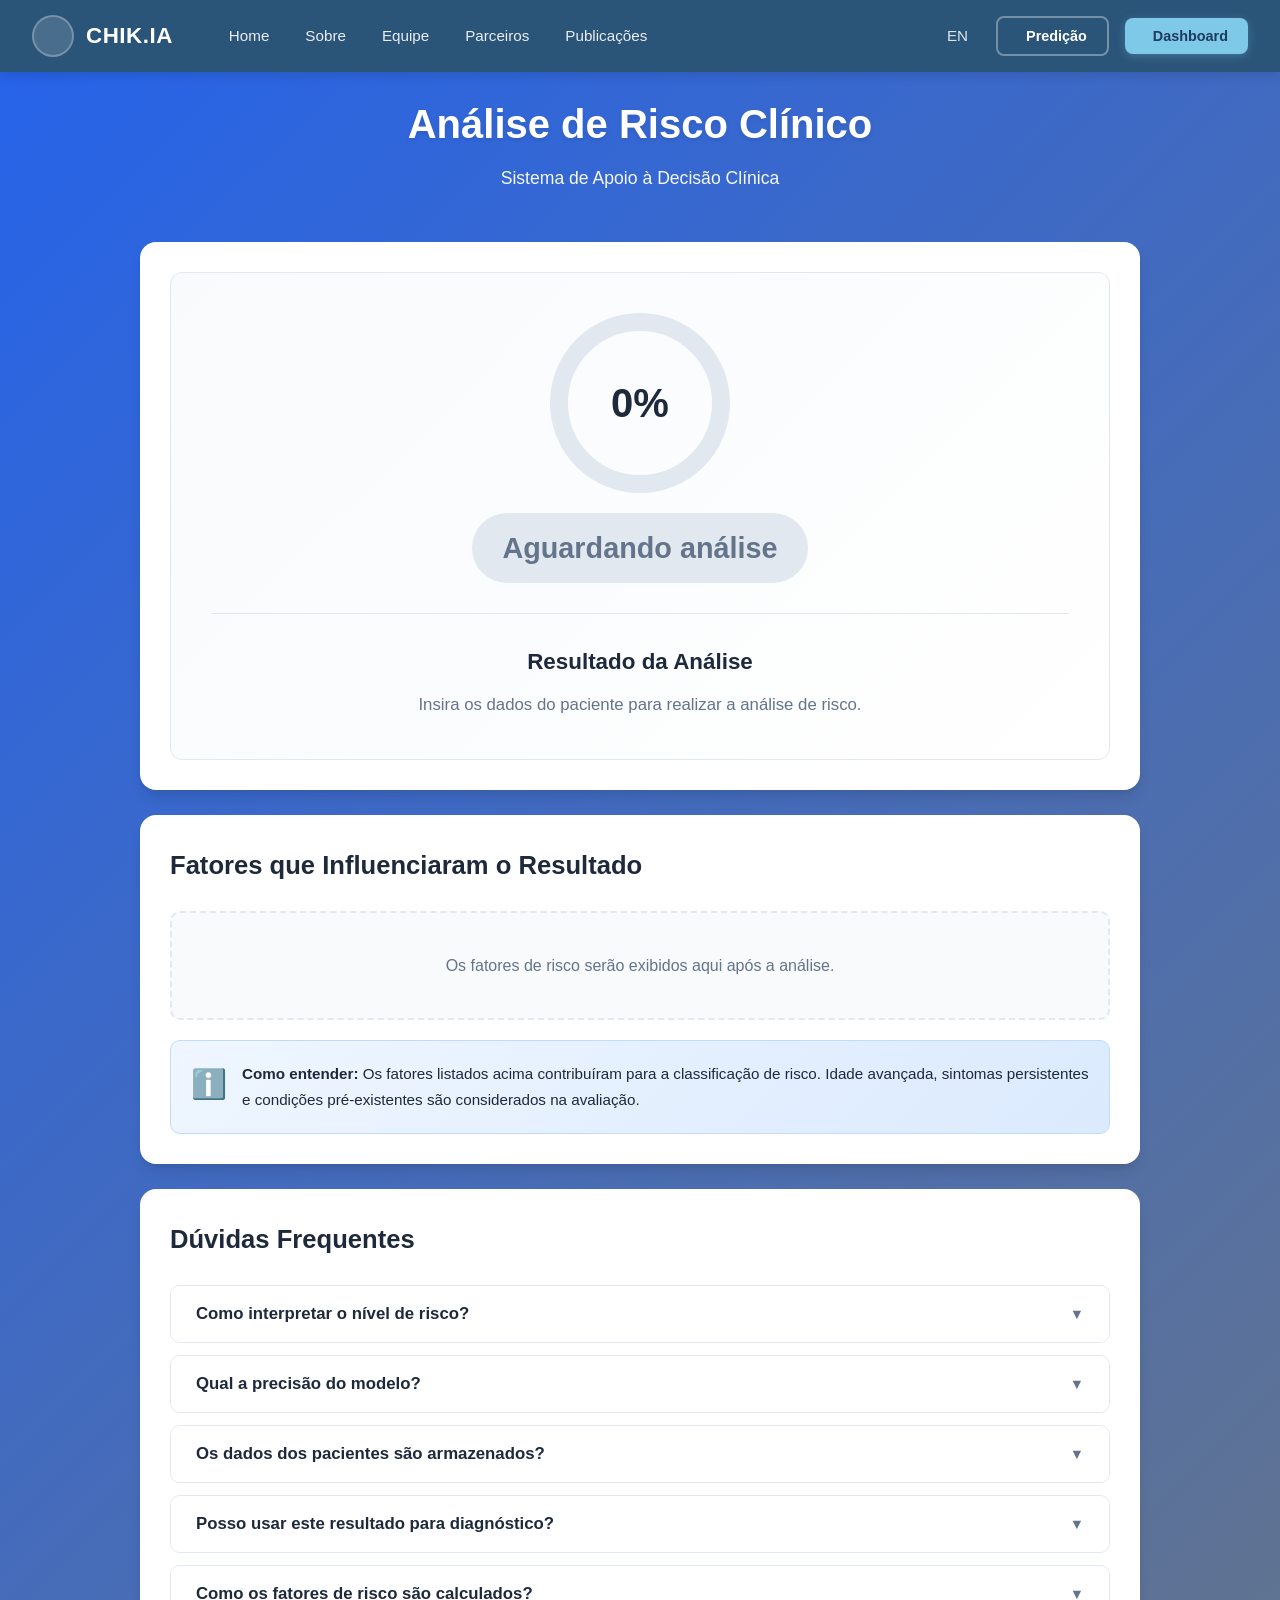
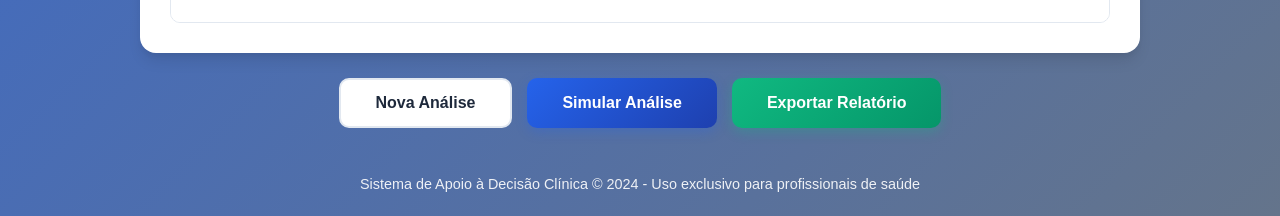
==== HTML/index.html @ 8cfb4d05 "Ajustando arquivos" ====
<!DOCTYPE html>
<html lang="pt-BR">
<head>
    <meta charset="UTF-8">
    <meta name="viewport" content="width=device-width, initial-scale=1.0">
    <title>Análise de Risco - Saúde</title>
    <link rel="stylesheet" href="../CSS/styles.css">
</head>
<body>
        <nav class="navbar">
        <div class="nav-left">
            <a href="#" class="logo">
                <div class="logo-icon">
                    <i class="fas fa-virus"></i>
                </div>
                CHIK.IA
            </a>
            <ul class="nav-links">
                <li><a href="#">Home</a></li>
                <li><a href="#">Sobre</a></li>
                <li><a href="#">Equipe</a></li>
                <li><a href="#">Parceiros</a></li>
                <li><a href="#">Publicações</a></li>
            </ul>
        </div>
        <div class="nav-right">
            <a href="#" class="nav-lang">
                <i class="fas fa-globe"></i> EN
            </a>
            <button class="btn-nav btn-prediction">
                <i class="fas fa-chart-line"></i> Predição
            </button>
            <button class="btn-nav btn-dashboard">
                <i class="fas fa-th-large"></i> Dashboard
            </button>
        </div>
    </nav>
    <div class="container">
        <header>
            <h1>Análise de Risco Clínico</h1>
            <p class="subtitle">Sistema de Apoio à Decisão Clínica</p>
        </header>

        <!-- Seção de Resultado Principal -->
        <section class="result-section">
            <div class="result-card" id="resultCard">
                <div class="probability-display">
                    <div class="circular-progress">
                        <svg viewBox="0 0 120 120">
                            <circle class="progress-bg" cx="60" cy="60" r="54"/>
                            <circle class="progress-bar" id="progressBar" cx="60" cy="60" r="54"/>
                        </svg>
                        <div class="probability-value">
                            <span id="probabilityValue">0</span>%
                        </div>
                    </div>
                    <div class="risk-level" id="riskLevel">Aguardando análise</div>
                </div>
                
                <div class="patient-info">
                    <h3>Resultado da Análise</h3>
                    <p id="resultDescription">Insira os dados do paciente para realizar a análise de risco.</p>
                </div>
            </div>
        </section>

        <!-- Seção de Explicação do Modelo -->
        <section class="explanation-section">
            <h2>Fatores que Influenciaram o Resultado</h2>
            <div class="explanation-cards" id="explanationCards">
                <div class="info-placeholder">
                    <p>Os fatores de risco serão exibidos aqui após a análise.</p>
                </div>
            </div>
            <div class="model-info">
                <div class="info-icon">ℹ️</div>
                <p><strong>Como entender:</strong> Os fatores listados acima contribuíram para a classificação de risco. Idade avançada, sintomas persistentes e condições pré-existentes são considerados na avaliação.</p>
            </div>
        </section>

        <!-- Seção de Dúvidas Frequentes -->
        <section class="faq-section">
            <h2>Dúvidas Frequentes</h2>
            <div class="faq-container">
                <div class="faq-item">
                    <button class="faq-question">
                        <span>Como interpretar o nível de risco?</span>
                        <span class="arrow">▼</span>
                    </button>
                    <div class="faq-answer">
                        <p>O sistema classifica o risco em três categorias: <strong>Seguro</strong> (menos de 50%), <strong>Moderado</strong> (entre 50% e 79%) e <strong>Alto Risco</strong> (80% ou mais). Esta classificação ajuda na tomada de decisão clínica.</p>
                    </div>
                </div>
                
                <div class="faq-item">
                    <button class="faq-question">
                        <span>Qual a precisão do modelo?</span>
                        <span class="arrow">▼</span>
                    </button>
                    <div class="faq-answer">
                        <p>O modelo foi treinado com dados clínicos validados e possui alta acurácia. No entanto, este sistema é uma ferramenta de apoio e não substitui o julgamento clínico do especialista.</p>
                    </div>
                </div>
                
                <div class="faq-item">
                    <button class="faq-question">
                        <span>Os dados dos pacientes são armazenados?</span>
                        <span class="arrow">▼</span>
                    </button>
                    <div class="faq-answer">
                        <p>Sim, todos os dados são armazenados de forma segura e criptografada, em conformidade com as regulamentações de proteção de dados de saúde (LGPD/HIPAA).</p>
                    </div>
                </div>
                
                <div class="faq-item">
                    <button class="faq-question">
                        <span>Posso usar este resultado para diagnóstico?</span>
                        <span class="arrow">▼</span>
                    </button>
                    <div class="faq-answer">
                        <p>Este sistema fornece uma avaliação de risco baseada em dados, mas deve ser utilizado como complemento ao seu conhecimento clínico e não como ferramenta única de diagnóstico.</p>
                    </div>
                </div>
                
                <div class="faq-item">
                    <button class="faq-question">
                        <span>Como os fatores de risco são calculados?</span>
                        <span class="arrow">▼</span>
                    </button>
                    <div class="faq-answer">
                        <p>O modelo considera múltiplas variáveis clínicas como idade, sintomas, histórico médico e exames laboratoriais. Cada fator tem um peso específico na determinação do risco final.</p>
                    </div>
                </div>
            </div>
        </section>

        <!-- Botões de Ação -->
        <section class="action-buttons">
            <button class="btn btn-secondary" onclick="resetAnalysis()">Nova Análise</button>
            <button class="btn btn-primary" onclick="simulateAnalysis()">Simular Análise</button>
            <button class="btn btn-export" onclick="exportResult()">Exportar Relatório</button>
        </section>

        <footer>
            <p>Sistema de Apoio à Decisão Clínica © 2024 - Uso exclusivo para profissionais de saúde</p>
        </footer>
    </div>

    <script src="../JS/script.js"></script>
</body>
</html>
---- CSS/styles.css ----
/* Reset e Estilos Base */
* {
    margin: 0;
    padding: 0;
    box-sizing: border-box;
}

:root {
    --primary-color: #2563eb;
    --primary-dark: #1e40af;
    --secondary-color: #64748b;
    --success-color: #10b981;
    --warning-color: #f59e0b;
    --danger-color: #ef4444;
    --background: #f8fafc;
    --card-bg: #ffffff;
    --text-primary: #1e293b;
    --text-secondary: #64748b;
    --border-color: #e2e8f0;
    --shadow: 0 4px 6px -1px rgba(0, 0, 0, 0.1), 0 2px 4px -1px rgba(0, 0, 0, 0.06);
    --shadow-lg: 0 10px 15px -3px rgba(0, 0, 0, 0.1), 0 4px 6px -2px rgba(0, 0, 0, 0.05);
}

body {
    font-family: 'Segoe UI', Tahoma, Geneva, Verdana, sans-serif;
    background: linear-gradient(135deg, var(--primary-color), var(--secondary-color) 100%);
    min-height: 100vh;
    color: var(--text-primary);
    line-height: 1.6;
}
        /* ===================== NAVBAR =================-==== */
        .navbar {
            background: #2a5478;
            padding: 0 2rem;
            height: 72px;
            display: flex;
            align-items: center;
            justify-content: space-between;
            box-shadow: 0 2px 12px rgba(0, 0, 0, 0.15);
            position: sticky;
            top: 0;
            z-index: 100;
        }

        .nav-left {
            display: flex;
            align-items: center;
            gap: 2.5rem;
        }

        .logo {
            display: flex;
            align-items: center;
            gap: 0.75rem;
            color: white;
            text-decoration: none;
            font-size: 1.4rem;
            font-weight: 700;
            letter-spacing: 0.5px;
        }

        .logo-icon {
            width: 42px;
            height: 42px;
            background: rgba(255, 255, 255, 0.15);
            border-radius: 50%;
            display: flex;
            align-items: center;
            justify-content: center;
            border: 2px solid rgba(255, 255, 255, 0.25);
        }

        .logo-icon i {
            color: white;
            font-size: 1.2rem;
        }

        .nav-links {
            display: flex;
            gap: 0.25rem;
            list-style: none;
        }

        .nav-links a {
            color: rgba(255, 255, 255, 0.9);
            text-decoration: none;
            font-weight: 500;
            font-size: 0.95rem;
            padding: 0.5rem 1rem;
            border-radius: 6px;
            transition: all 0.2s;
        }

        .nav-links a:hover {
            background: rgba(255, 255, 255, 0.1);
            color: white;
        }

        .nav-right {
            display: flex;
            align-items: center;
            gap: 1rem;
        }

        .nav-lang {
            color: rgba(255, 255, 255, 0.85);
            text-decoration: none;
            font-weight: 500;
            font-size: 0.95rem;
            display: flex;
            align-items: center;
            gap: 0.4rem;
            padding: 0.5rem 0.75rem;
            border-radius: 6px;
            transition: all 0.2s;
        }

        .nav-lang:hover {
            background: rgba(255, 255, 255, 0.1);
        }

        .btn-nav {
            padding: 0.6rem 1.25rem;
            border-radius: 8px;
            font-weight: 600;
            font-size: 0.9rem;
            cursor: pointer;
            transition: all 0.2s;
            border: none;
            text-decoration: none;
            display: inline-flex;
            align-items: center;
            gap: 0.5rem;
            font-family: inherit;
        }

        .btn-prediction {
            background: transparent;
            color: white;
            border: 2px solid rgba(255, 255, 255, 0.35);
        }

        .btn-prediction:hover {
            border-color: rgba(255, 255, 255, 0.6);
            background: rgba(255, 255, 255, 0.08);
        }

        .btn-dashboard {
            background: #7ec8e8;
            color: #1e3a5f;
            box-shadow: 0 2px 10px rgba(126, 200, 232, 0.3);
        }

        .btn-dashboard:hover {
            background: #8ed4f0;
            transform: translateY(-1px);
            box-shadow: 0 4px 14px rgba(126, 200, 232, 0.4);
        }
/* ================================== */
.container {
    max-width: 1000px;
    margin: 0 auto;
}

/* Header */
header {
    text-align: center;
    color: white;
    margin-bottom: 30px;
    padding: 20px;
}

header h1 {
    font-size: 2.5rem;
    font-weight: 600;
    margin-bottom: 8px;
    text-shadow: 0 2px 4px rgba(0, 0, 0, 0.1);
}

.subtitle {
    font-size: 1.1rem;
    opacity: 0.95;
    font-weight: 300;
}

/* Cards e Seções */
.result-section,
.explanation-section,
.faq-section {
    background: var(--card-bg);
    border-radius: 16px;
    padding: 30px;
    margin-bottom: 25px;
    box-shadow: var(--shadow-lg);
}

.result-card {
    background: linear-gradient(135deg, #f8fafc 0%, #ffffff 100%);
    border-radius: 12px;
    padding: 40px;
    text-align: center;
    border: 1px solid var(--border-color);
}

/* Display de Probabilidade */
.probability-display {
    display: flex;
    flex-direction: column;
    align-items: center;
    gap: 20px;
}

.circular-progress {
    position: relative;
    width: 180px;
    height: 180px;
}

.circular-progress svg {
    transform: rotate(-90deg);
    width: 180px;
    height: 180px;
}

.progress-bg {
    fill: none;
    stroke: #e2e8f0;
    stroke-width: 12;
}

.progress-bar {
    fill: none;
    stroke: var(--primary-color);
    stroke-width: 12;
    stroke-linecap: round;
    stroke-dasharray: 339.292;
    stroke-dashoffset: 339.292;
    transition: stroke-dashoffset 1s ease-in-out, stroke 0.3s ease;
}

.probability-value {
    position: absolute;
    top: 50%;
    left: 50%;
    transform: translate(-50%, -50%);
    font-size: 2.5rem;
    font-weight: 700;
    color: var(--text-primary);
}

.risk-level {
    font-size: 1.8rem;
    font-weight: 600;
    padding: 12px 30px;
    border-radius: 50px;
    background: var(--border-color);
    color: var(--text-secondary);
    transition: all 0.3s ease;
}

.risk-level.alto {
    background: linear-gradient(135deg, #fee2e2 0%, #fecaca 100%);
    color: var(--danger-color);
    box-shadow: 0 4px 12px rgba(239, 68, 68, 0.3);
}

.risk-level.moderado {
    background: linear-gradient(135deg, #fef3c7 0%, #fde68a 100%);
    color: var(--warning-color);
    box-shadow: 0 4px 12px rgba(245, 158, 11, 0.3);
}

.risk-level.seguro {
    background: linear-gradient(135deg, #d1fae5 0%, #a7f3d0 100%);
    color: var(--success-color);
    box-shadow: 0 4px 12px rgba(16, 185, 129, 0.3);
}

.patient-info {
    margin-top: 30px;
    padding-top: 30px;
    border-top: 1px solid var(--border-color);
}

.patient-info h3 {
    color: var(--text-primary);
    margin-bottom: 12px;
    font-size: 1.4rem;
}

.patient-info p {
    color: var(--text-secondary);
    font-size: 1.05rem;
}

/* Seção de Explicação */
.explanation-section h2,
.faq-section h2 {
    color: var(--text-primary);
    margin-bottom: 25px;
    font-size: 1.6rem;
    display: flex;
    align-items: center;
    gap: 10px;
}

.explanation-cards {
    display: grid;
    grid-template-columns: repeat(auto-fit, minmax(280px, 1fr));
    gap: 15px;
    margin-bottom: 20px;
}

.factor-card {
    background: linear-gradient(135deg, #f8fafc 0%, #ffffff 100%);
    padding: 20px;
    border-radius: 10px;
    border-left: 4px solid var(--primary-color);
    box-shadow: var(--shadow);
    transition: transform 0.2s ease, box-shadow 0.2s ease;
}

.factor-card:hover {
    transform: translateY(-2px);
    box-shadow: var(--shadow-lg);
}

.factor-card.alto {
    border-left-color: var(--danger-color);
}

.factor-card.moderado {
    border-left-color: var(--warning-color);
}

.factor-card.neutro {
    border-left-color: var(--secondary-color);
}

.factor-card h4 {
    color: var(--text-primary);
    margin-bottom: 8px;
    font-size: 1.1rem;
}

.factor-card p {
    color: var(--text-secondary);
    font-size: 0.95rem;
}

.info-placeholder {
    grid-column: 1 / -1;
    text-align: center;
    padding: 40px;
    color: var(--text-secondary);
    background: #f8fafc;
    border-radius: 10px;
    border: 2px dashed var(--border-color);
}

.model-info {
    display: flex;
    gap: 15px;
    padding: 20px;
    background: linear-gradient(135deg, #eff6ff 0%, #dbeafe 100%);
    border-radius: 10px;
    border: 1px solid #bfdbfe;
}

.info-icon {
    font-size: 1.8rem;
    flex-shrink: 0;
}

.model-info p {
    color: var(--text-primary);
    font-size: 0.95rem;
    line-height: 1.7;
}

/* FAQ Section */
.faq-container {
    display: flex;
    flex-direction: column;
    gap: 12px;
}

.faq-item {
    border: 1px solid var(--border-color);
    border-radius: 10px;
    overflow: hidden;
    background: white;
    transition: all 0.3s ease;
}

.faq-item:hover {
    box-shadow: var(--shadow);
}

.faq-question {
    width: 100%;
    padding: 18px 25px;
    background: white;
    border: none;
    text-align: left;
    font-size: 1.05rem;
    font-weight: 600;
    color: var(--text-primary);
    cursor: pointer;
    display: flex;
    justify-content: space-between;
    align-items: center;
    transition: background 0.2s ease;
}

.faq-question:hover {
    background: #f8fafc;
}

.faq-question .arrow {
    font-size: 0.9rem;
    transition: transform 0.3s ease;
    color: var(--secondary-color);
}

.faq-question.active .arrow {
    transform: rotate(180deg);
}

.faq-answer {
    max-height: 0;
    overflow: hidden;
    transition: max-height 0.3s ease-out;
    background: #f8fafc;
}

.faq-answer p {
    padding: 20px 25px;
    color: var(--text-secondary);
    line-height: 1.8;
    font-size: 0.98rem;
}

.faq-item.active .faq-answer {
    max-height: 300px;
}

.faq-item.active {
    border-color: var(--primary-color);
}

/* Botões de Ação */
.action-buttons {
    display: flex;
    gap: 15px;
    justify-content: center;
    flex-wrap: wrap;
    margin-bottom: 25px;
}

.btn {
    padding: 14px 35px;
    border: none;
    border-radius: 10px;
    font-size: 1rem;
    font-weight: 600;
    cursor: pointer;
    transition: all 0.3s ease;
    display: flex;
    align-items: center;
    gap: 8px;
}

.btn-primary {
    background: linear-gradient(135deg, var(--primary-color) 0%, var(--primary-dark) 100%);
    color: white;
    box-shadow: 0 4px 12px rgba(37, 99, 235, 0.3);
}

.btn-primary:hover {
    transform: translateY(-2px);
    box-shadow: 0 6px 20px rgba(37, 99, 235, 0.4);
}

.btn-secondary {
    background: white;
    color: var(--text-primary);
    border: 2px solid var(--border-color);
}

.btn-secondary:hover {
    border-color: var(--primary-color);
    color: var(--primary-color);
}

.btn-export {
    background: linear-gradient(135deg, var(--success-color) 0%, #059669 100%);
    color: white;
    box-shadow: 0 4px 12px rgba(16, 185, 129, 0.3);
}

.btn-export:hover {
    transform: translateY(-2px);
    box-shadow: 0 6px 20px rgba(16, 185, 129, 0.4);
}

/* Footer */
footer {
    text-align: center;
    color: white;
    padding: 20px;
    opacity: 0.9;
    font-size: 0.9rem;
}

/* Animações */
@keyframes fadeIn {
    from {
        opacity: 0;
        transform: translateY(20px);
    }
    to {
        opacity: 1;
        transform: translateY(0);
    }
}

.result-section,
.explanation-section,
.faq-section {
    animation: fadeIn 0.6s ease-out;
}

/* Responsividade */
@media (max-width: 768px) {
    body {
        padding: 15px;
    }

    header h1 {
        font-size: 2rem;
    }

    .result-card {
        padding: 25px;
    }

    .circular-progress {
        width: 150px;
        height: 150px;
    }

    .circular-progress svg {
        width: 150px;
        height: 150px;
    }

    .probability-value {
        font-size: 2rem;
    }

    .risk-level {
        font-size: 1.5rem;
    }

    .explanation-cards {
        grid-template-columns: 1fr;
    }

    .action-buttons {
        flex-direction: column;
    }

    .btn {
        width: 100%;
        justify-content: center;
    }

    .model-info {
        flex-direction: column;
    }
}

/* Utilitários */
.hidden {
    display: none;
}

.fade-in {
    animation: fadeIn 0.5s ease-out;
}
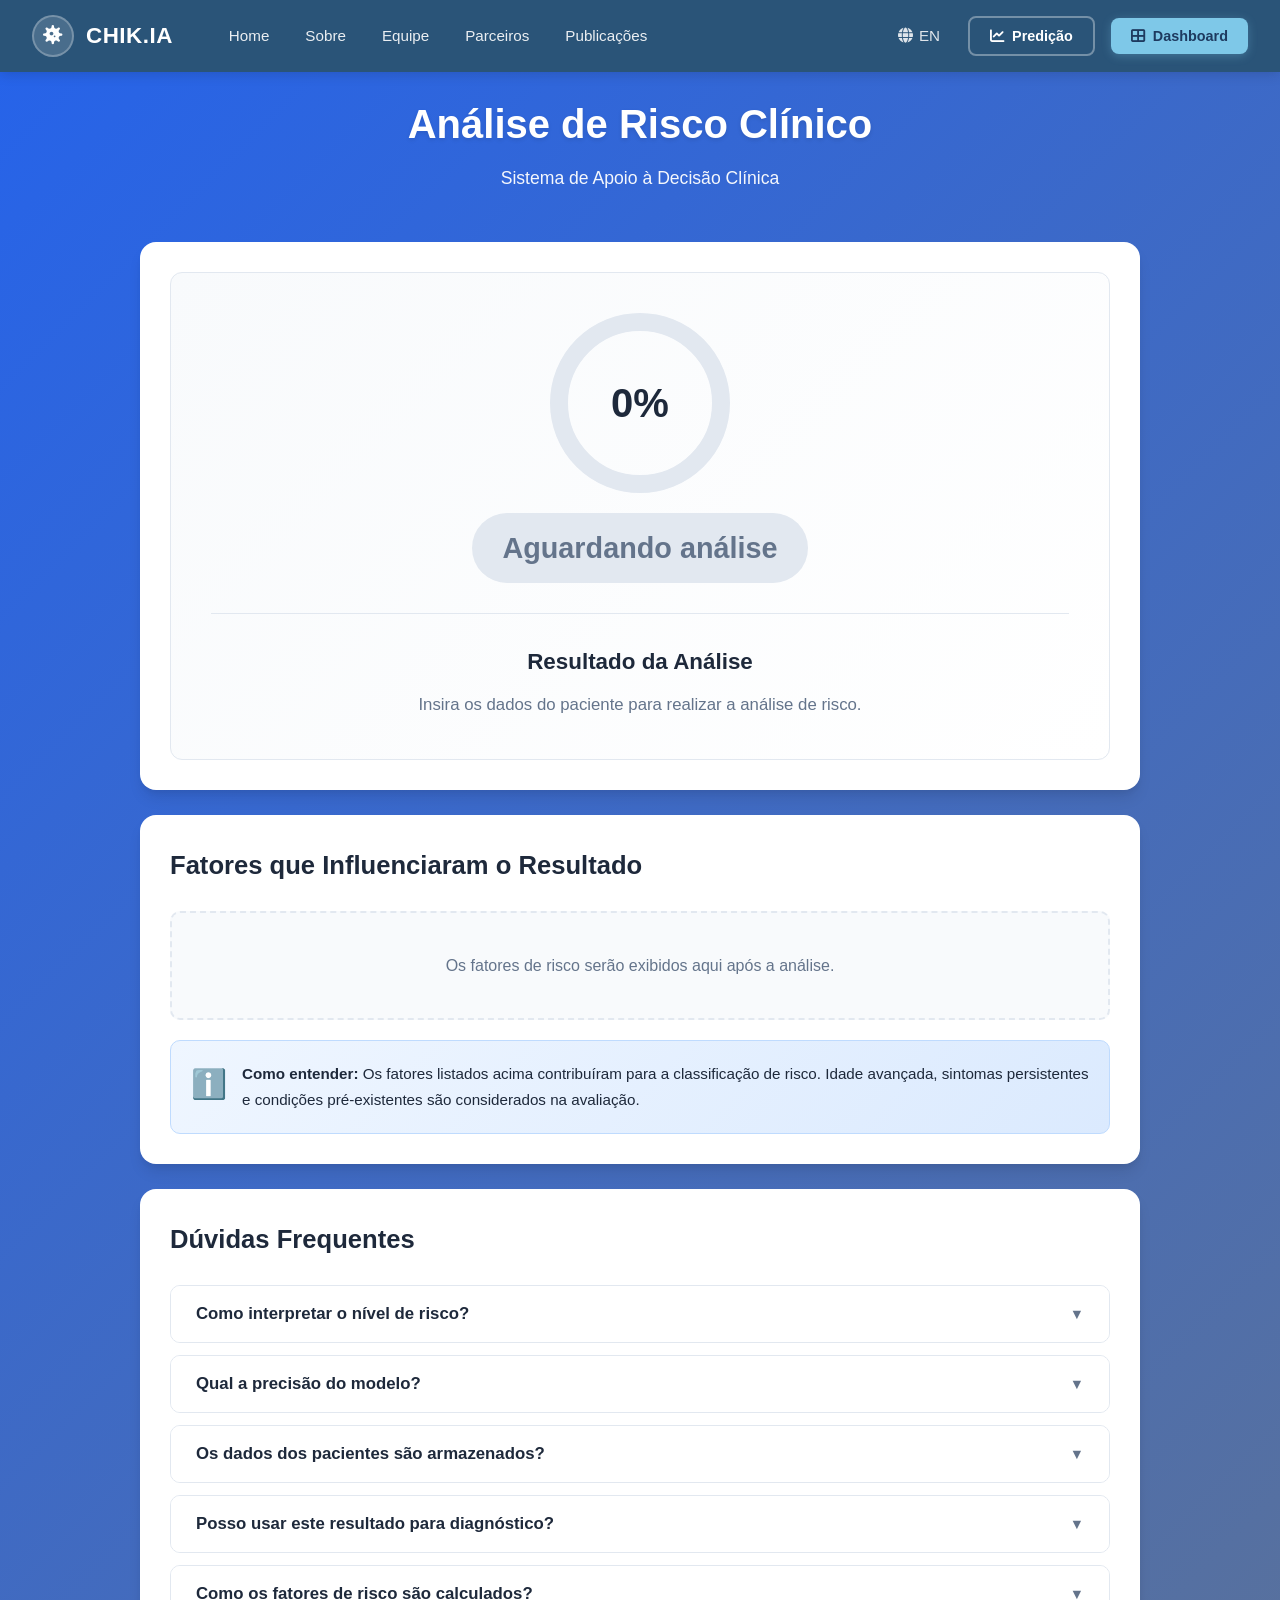
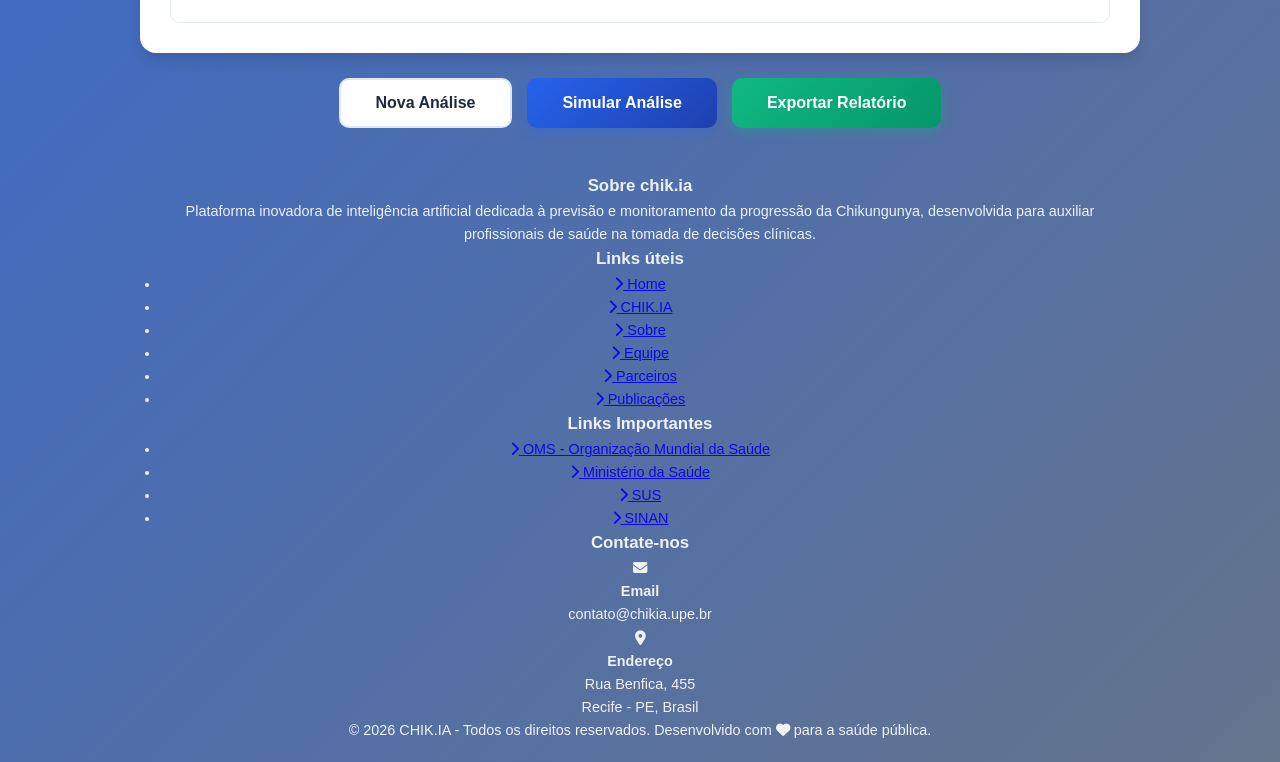
==== commit ee76eef9: "Update footer across HTML pages for consistency - Modified index.html to replace basic footer with c" ====
--- a/HTML/index.html
+++ b/HTML/index.html
@@ -4,6 +4,8 @@
     <meta charset="UTF-8">
     <meta name="viewport" content="width=device-width, initial-scale=1.0">
     <title>Análise de Risco - Saúde</title>
+    <link href="https://fonts.googleapis.com/css2?family=Inter:wght@300;400;500;600;700&display=swap" rel="stylesheet">
+    <link rel="stylesheet" href="https://cdnjs.cloudflare.com/ajax/libs/font-awesome/6.4.0/css/all.min.css">
     <link rel="stylesheet" href="../CSS/styles.css">
 </head>
 <body>
@@ -141,8 +143,64 @@
             <button class="btn btn-export" onclick="exportResult()">Exportar Relatório</button>
         </section>
 
-        <footer>
-            <p>Sistema de Apoio à Decisão Clínica © 2024 - Uso exclusivo para profissionais de saúde</p>
+        <footer class="footer">
+            <div class="footer-container">
+                <div class="footer-section">
+                    <h3>Sobre chik.ia</h3>
+                    <p>
+                        Plataforma inovadora de inteligência artificial dedicada à previsão e 
+                        monitoramento da progressão da Chikungunya, desenvolvida para auxiliar 
+                        profissionais de saúde na tomada de decisões clínicas.
+                    </p>
+                </div>
+
+                <div class="footer-section">
+                    <h3>Links úteis</h3>
+                    <ul class="footer-links">
+                        <li><a href="#"><i class="fas fa-chevron-right"></i> Home</a></li>
+                        <li><a href="#"><i class="fas fa-chevron-right"></i> CHIK.IA</a></li>
+                        <li><a href="#"><i class="fas fa-chevron-right"></i> Sobre</a></li>
+                        <li><a href="#"><i class="fas fa-chevron-right"></i> Equipe</a></li>
+                        <li><a href="#"><i class="fas fa-chevron-right"></i> Parceiros</a></li>
+                        <li><a href="#"><i class="fas fa-chevron-right"></i> Publicações</a></li>
+                    </ul>
+                </div>
+
+                <div class="footer-section">
+                    <h3>Links Importantes</h3>
+                    <ul class="footer-links">
+                        <li><a href="#"><i class="fas fa-chevron-right"></i> OMS - Organização Mundial da Saúde</a></li>
+                        <li><a href="#"><i class="fas fa-chevron-right"></i> Ministério da Saúde</a></li>
+                        <li><a href="#"><i class="fas fa-chevron-right"></i> SUS</a></li>
+                        <li><a href="#"><i class="fas fa-chevron-right"></i> SINAN</a></li>
+                    </ul>
+                </div>
+
+                <div class="footer-section">
+                    <h3>Contate-nos</h3>
+                    <div class="contact-info">
+                        <div class="contact-item">
+                            <i class="fas fa-envelope"></i>
+                            <div>
+                                <strong>Email</strong><br>
+                                contato@chikia.upe.br
+                            </div>
+                        </div>
+                        <div class="contact-item">
+                            <i class="fas fa-map-marker-alt"></i>
+                            <div>
+                                <strong>Endereço</strong><br>
+                                Rua Benfica, 455<br>
+                                Recife - PE, Brasil
+                            </div>
+                        </div>
+                    </div>
+                </div>
+            </div>
+
+            <div class="footer-bottom">
+                <p>&copy; 2026 CHIK.IA - Todos os direitos reservados. Desenvolvido com <i class="fas fa-heart" style="color: var(--accent-cyan);"></i> para a saúde pública.</p>
+            </div>
         </footer>
     </div>
 
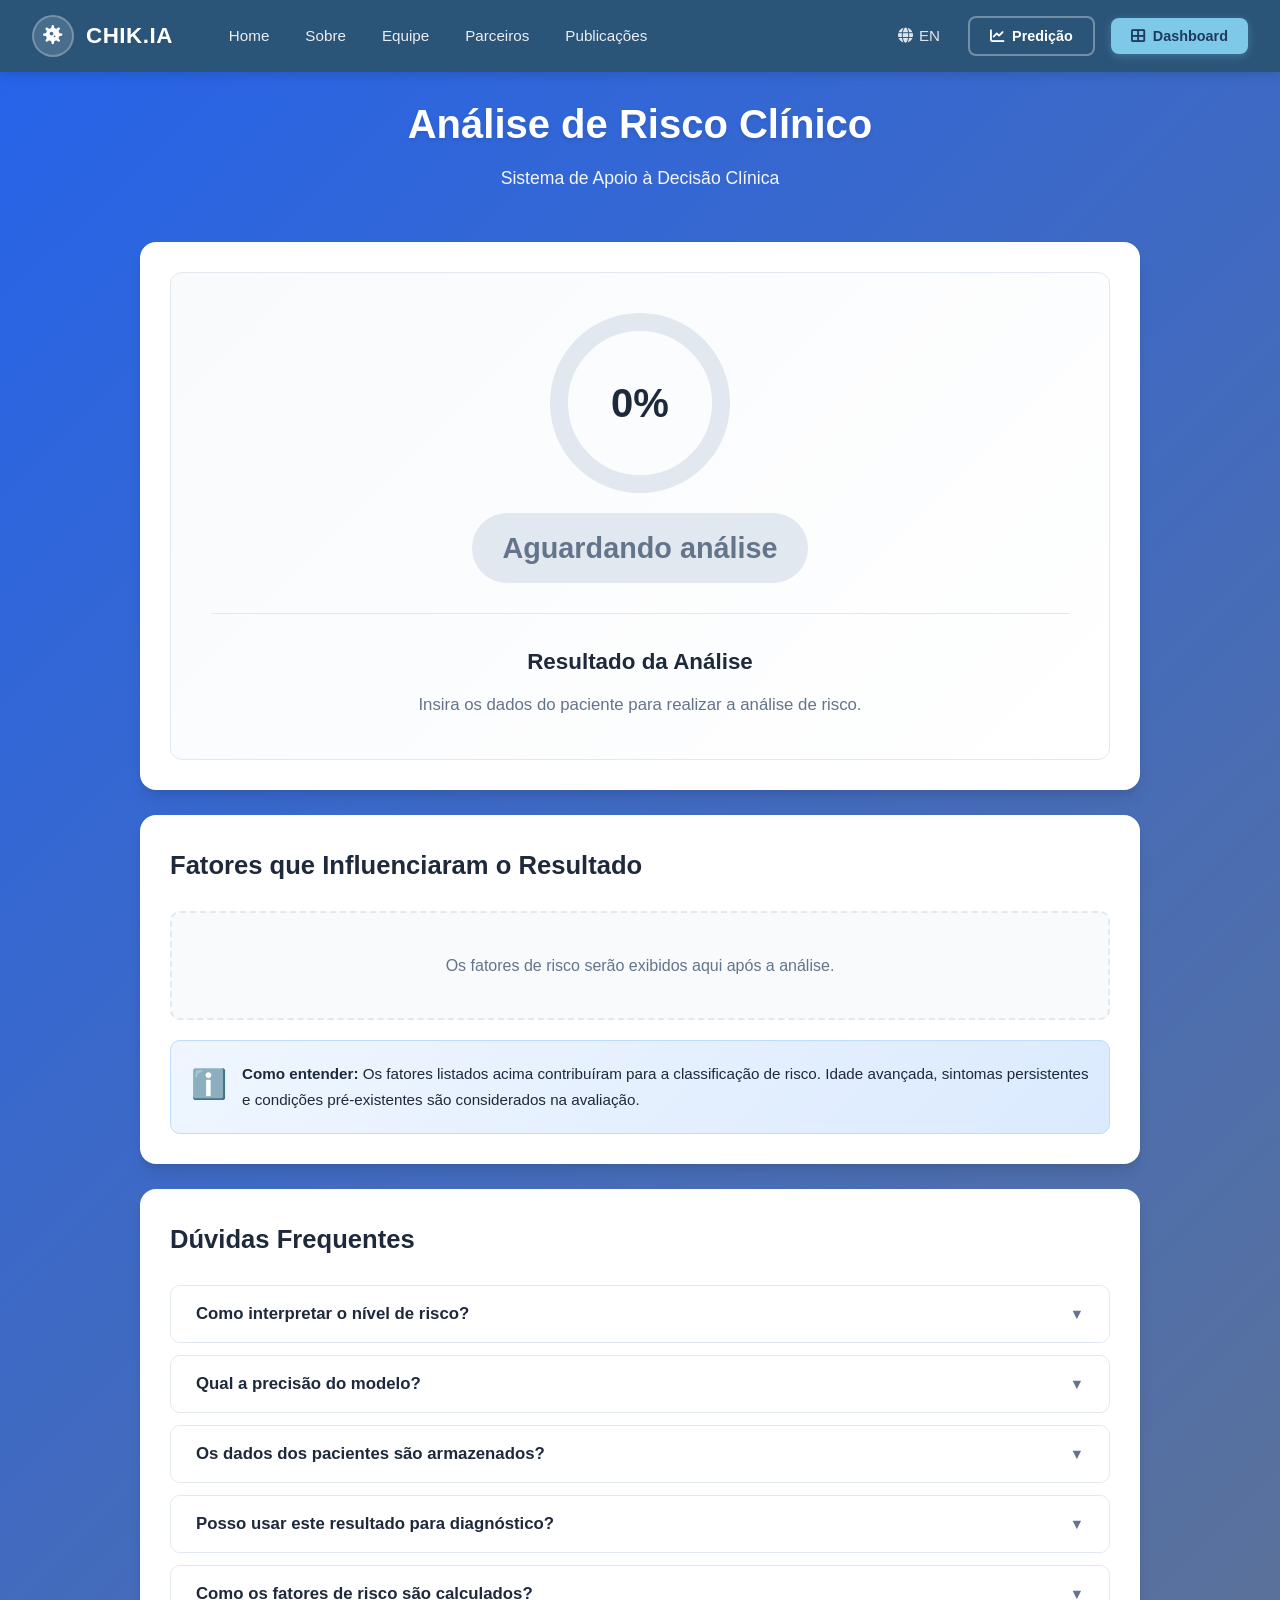
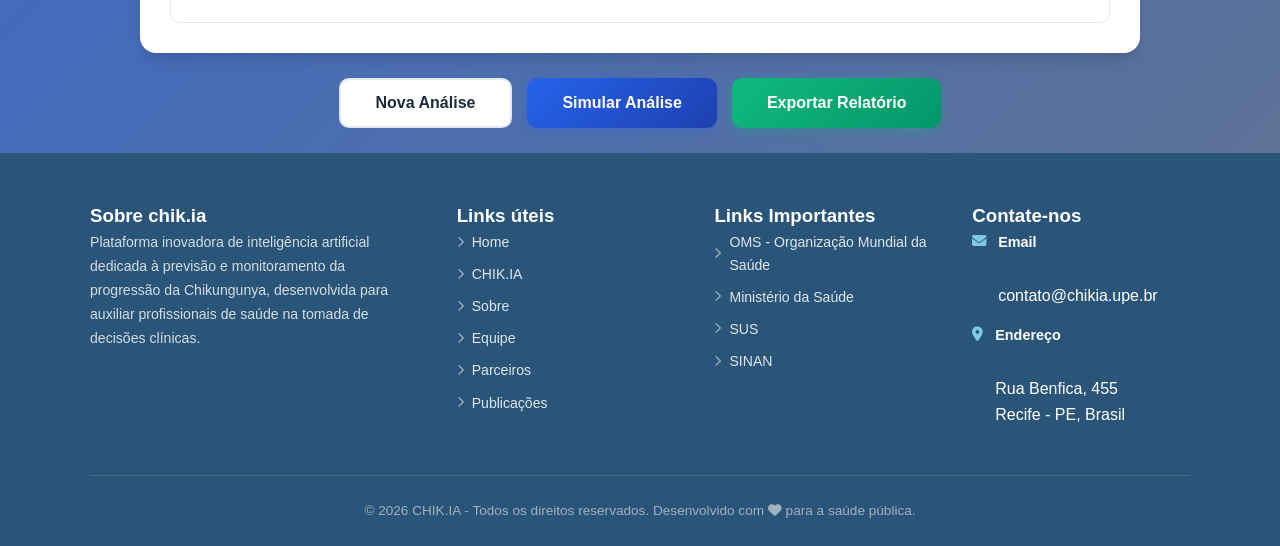
==== commit 6c4559db: "Ajustando footer" ====
--- a/HTML/index.html
+++ b/HTML/index.html
@@ -142,7 +142,7 @@
             <button class="btn btn-primary" onclick="simulateAnalysis()">Simular Análise</button>
             <button class="btn btn-export" onclick="exportResult()">Exportar Relatório</button>
         </section>
-
+        </div>
         <footer class="footer">
             <div class="footer-container">
                 <div class="footer-section">
@@ -202,7 +202,7 @@
                 <p>&copy; 2026 CHIK.IA - Todos os direitos reservados. Desenvolvido com <i class="fas fa-heart" style="color: var(--accent-cyan);"></i> para a saúde pública.</p>
             </div>
         </footer>
-    </div>
+    
 
     <script src="../JS/script.js"></script>
 </body>
--- a/CSS/styles.css
+++ b/CSS/styles.css
@@ -504,88 +504,157 @@
     box-shadow: 0 6px 20px rgba(16, 185, 129, 0.4);
 }
 
-/* Footer */
-footer {
-    text-align: center;
-    color: white;
-    padding: 20px;
-    opacity: 0.9;
-    font-size: 0.9rem;
-}
-
-/* Animações */
-@keyframes fadeIn {
-    from {
-        opacity: 0;
-        transform: translateY(20px);
-    }
-    to {
-        opacity: 1;
-        transform: translateY(0);
-    }
-}
-
-.result-section,
-.explanation-section,
-.faq-section {
-    animation: fadeIn 0.6s ease-out;
-}
-
-/* Responsividade */
-@media (max-width: 768px) {
-    body {
-        padding: 15px;
-    }
-
-    header h1 {
-        font-size: 2rem;
-    }
-
-    .result-card {
-        padding: 25px;
-    }
-
-    .circular-progress {
-        width: 150px;
-        height: 150px;
-    }
-
-    .circular-progress svg {
-        width: 150px;
-        height: 150px;
-    }
-
-    .probability-value {
-        font-size: 2rem;
-    }
-
-    .risk-level {
-        font-size: 1.5rem;
-    }
-
-    .explanation-cards {
-        grid-template-columns: 1fr;
-    }
-
-    .action-buttons {
-        flex-direction: column;
-    }
-
-    .btn {
-        width: 100%;
-        justify-content: center;
-    }
-
-    .model-info {
-        flex-direction: column;
-    }
-}
-
-/* Utilitários */
-.hidden {
-    display: none;
-}
-
-.fade-in {
-    animation: fadeIn 0.5s ease-out;
-}
+      /* ===================== FOOTER ===================== */
+        .footer {
+            background: #2a5478;
+            color: white;
+            padding: 3rem 2rem 1.5rem;
+            margin-top: auto;
+        }
+
+        .footer-container {
+            max-width: 1100px;
+            margin: 0 auto;
+            display: grid;
+            grid-template-columns: 1.5fr 1fr 1fr 1fr;
+            gap: 2.5rem;
+        }
+
+        .footer-section h4 {
+            font-size: 1rem;
+            font-weight: 700;
+            margin-bottom: 1.25rem;
+            color: #7ec8e8;
+        }
+
+        .footer-section p {
+            color: rgba(255, 255, 255, 0.8);
+            line-height: 1.7;
+            font-size: 0.88rem;
+        }
+
+        .footer-links {
+            list-style: none;
+        }
+
+        .footer-links li {
+            margin-bottom: 0.6rem;
+        }
+
+        .footer-links a {
+            color: rgba(255, 255, 255, 0.85);
+            text-decoration: none;
+            font-size: 0.88rem;
+            display: flex;
+            align-items: center;
+            gap: 0.5rem;
+            transition: all 0.2s;
+        }
+
+        .footer-links a:hover {
+            color: #7ec8e8;
+            padding-left: 4px;
+        }
+
+        .footer-links a i {
+            font-size: 0.7rem;
+            color: rgba(255, 255, 255, 0.5);
+        }
+
+        .contact-item {
+            display: flex;
+            align-items: flex-start;
+            gap: 0.75rem;
+            margin-bottom: 1rem;
+        }
+
+        .contact-item i {
+            color: #7ec8e8;
+            margin-top: 3px;
+            font-size: 0.9rem;
+        }
+
+        .contact-item strong {
+            display: block;
+            font-size: 0.9rem;
+            margin-bottom: 0.2rem;
+        }
+
+        .contact-item span {
+            color: rgba(255, 255, 255, 0.75);
+            font-size: 0.85rem;
+        }
+
+        .footer-bottom {
+            max-width: 1100px;
+            margin: 2rem auto 0;
+            padding-top: 1.5rem;
+            border-top: 1px solid rgba(255, 255, 255, 0.12);
+            text-align: center;
+            color: rgba(255, 255, 255, 0.55);
+            font-size: 0.85rem;
+        }
+
+        .footer-bottom i {
+            color: #7ec8e8;
+        }
+
+        /* ===================== RESPONSIVE ===================== */
+        @media (max-width: 900px) {
+            .nav-links, .nav-lang {
+                display: none;
+            }
+
+            .footer-container {
+                grid-template-columns: 1fr 1fr;
+            }
+
+            /* Empilha os lados em telas médias */
+            .pain-sides-container {
+                grid-template-columns: 1fr;
+                gap: 1.5rem;
+            }
+        }
+
+        @media (max-width: 600px) {
+            .navbar {
+                padding: 0 1rem;
+            }
+
+            .main-container {
+                padding: 0 1rem;
+            }
+
+            .form-card {
+                padding: 1.5rem;
+            }
+
+            .footer-container {
+                grid-template-columns: 1fr;
+            }
+
+            .stepper-wrapper {
+                padding: 1rem;
+                flex-wrap: wrap;
+                gap: 0.5rem;
+            }
+
+            .step-connector {
+                width: 30px;
+            }
+
+            .form-actions {
+                flex-direction: column;
+                gap: 1rem;
+            }
+
+            .form-actions .btn-back,
+            .form-actions .btn-continue {
+                width: 100%;
+                justify-content: center;
+            }
+
+            .faq-card {
+                padding: 1.5rem;
+            }
+        }
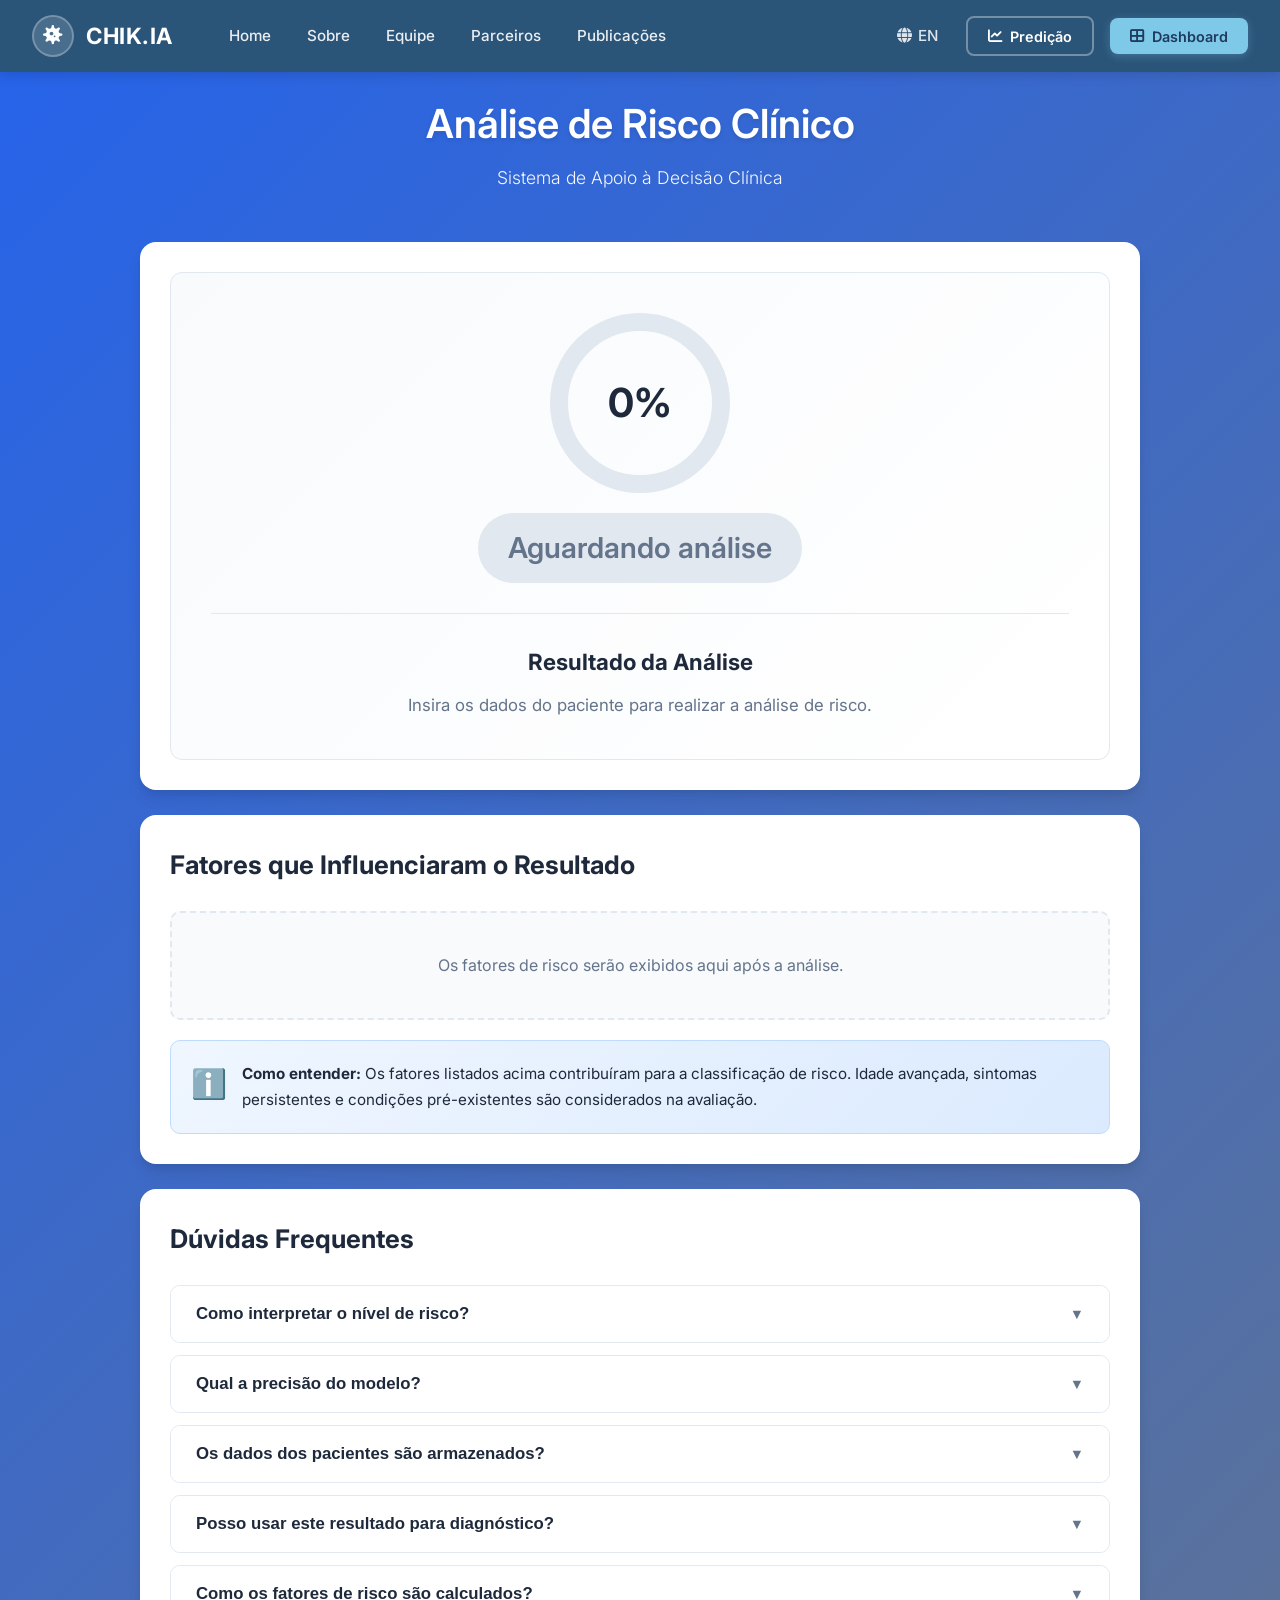
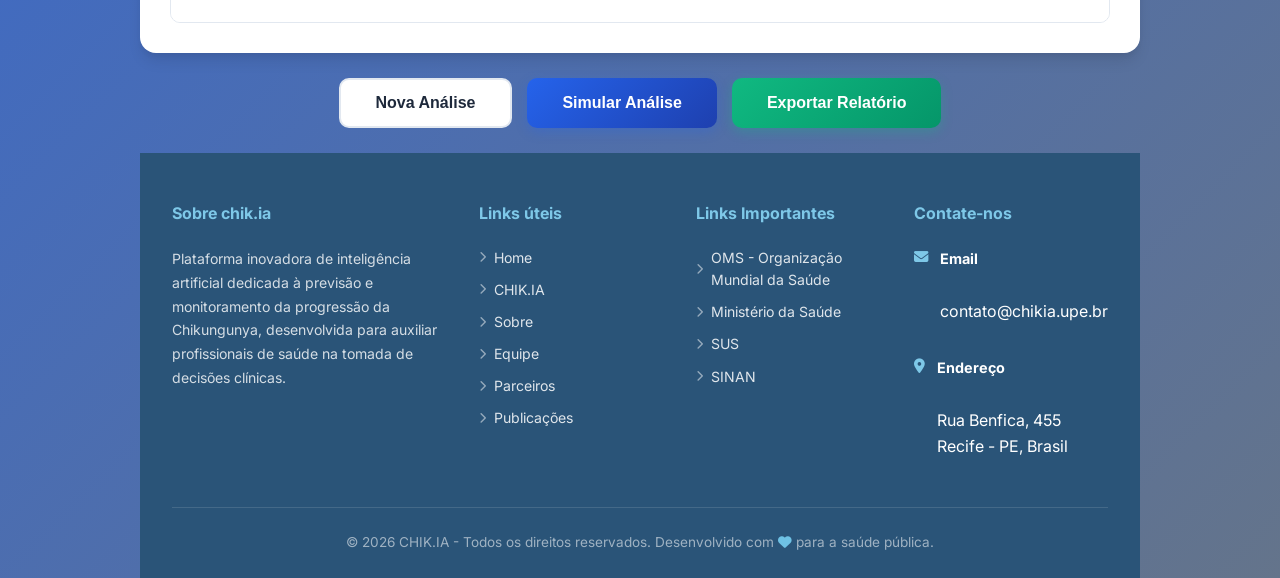
==== commit 425d6a2f: "update branch" ====
--- a/HTML/index.html
+++ b/HTML/index.html
@@ -6,6 +6,9 @@
     <title>Análise de Risco - Saúde</title>
     <link href="https://fonts.googleapis.com/css2?family=Inter:wght@300;400;500;600;700&display=swap" rel="stylesheet">
     <link rel="stylesheet" href="https://cdnjs.cloudflare.com/ajax/libs/font-awesome/6.4.0/css/all.min.css">
+    <link rel="stylesheet" href="../CSS/main.css">
+    <link rel="stylesheet" href="../CSS/navbar.css">
+    <link rel="stylesheet" href="../CSS/footer.css">
     <link rel="stylesheet" href="../CSS/styles.css">
 </head>
 <body>
@@ -142,7 +145,7 @@
             <button class="btn btn-primary" onclick="simulateAnalysis()">Simular Análise</button>
             <button class="btn btn-export" onclick="exportResult()">Exportar Relatório</button>
         </section>
-        </div>
+
         <footer class="footer">
             <div class="footer-container">
                 <div class="footer-section">
@@ -202,7 +205,7 @@
                 <p>&copy; 2026 CHIK.IA - Todos os direitos reservados. Desenvolvido com <i class="fas fa-heart" style="color: var(--accent-cyan);"></i> para a saúde pública.</p>
             </div>
         </footer>
-    
+    </div>
 
     <script src="../JS/script.js"></script>
 </body>
--- a/CSS/main.css
+++ b/CSS/main.css
@@ -0,0 +1,85 @@
+/* ===================== MAIN.CSS - Configurações Base ===================== */
+/* Este arquivo contém as configurações base e variáveis do projeto */
+
+/* Variáveis de Cores e Tema */
+:root {
+    --primary-color: #2563eb;
+    --primary-dark: #1e40af;
+    --primary-medium: #2e5c8a;
+    --primary-light: #3a7ca5;
+    --secondary-color: #64748b;
+    --success-color: #10b981;
+    --success: #27ae60;
+    --warning-color: #f59e0b;
+    --warning: #f39c12;
+    --danger-color: #ef4444;
+    --accent-cyan: #6ec1e4;
+    --accent-light: #9fd3e8;
+    --background: #f8fafc;
+    --card-bg: #ffffff;
+    --bg-light: #f0f7fa;
+    --bg-white: #ffffff;
+    --text-primary: #1e293b;
+    --text-dark: #2c3e50;
+    --text-secondary: #64748b;
+    --text-medium: #5a6c7d;
+    --text-light: #8b98a5;
+    --border-color: #e2e8f0;
+    --shadow: 0 4px 6px -1px rgba(0, 0, 0, 0.1), 0 2px 4px -1px rgba(0, 0, 0, 0.06);
+    --shadow-sm: 0 2px 8px rgba(30, 58, 95, 0.08);
+    --shadow-md: 0 4px 16px rgba(30, 58, 95, 0.12);
+    --shadow-lg: 0 10px 15px -3px rgba(0, 0, 0, 0.1), 0 4px 6px -2px rgba(0, 0, 0, 0.05);
+    --border-radius: 12px;
+    --transition: all 0.3s cubic-bezier(0.4, 0, 0.2, 1);
+}
+
+/* Reset */
+* {
+    margin: 0;
+    padding: 0;
+    box-sizing: border-box;
+}
+
+/* Estilos Base do Body */
+body {
+    font-family: 'Inter', 'Segoe UI', Tahoma, Geneva, Verdana, sans-serif;
+    background: linear-gradient(135deg, var(--primary-color), var(--secondary-color) 100%);
+    min-height: 100vh;
+    color: var(--text-primary);
+    line-height: 1.6;
+}
+
+/* Utilitários */
+.hidden {
+    display: none;
+}
+
+.fade-in {
+    animation: fadeIn 0.5s ease-out;
+}
+
+@keyframes fadeIn {
+    from {
+        opacity: 0;
+        transform: translateY(20px);
+    }
+    to {
+        opacity: 1;
+        transform: translateY(0);
+    }
+}
+
+@keyframes slideUp {
+    from {
+        opacity: 0;
+        transform: translateY(30px);
+    }
+    to {
+        opacity: 1;
+        transform: translateY(0);
+    }
+}
+
+@keyframes spin {
+    to { transform: rotate(360deg); }
+}
--- a/CSS/navbar.css
+++ b/CSS/navbar.css
@@ -0,0 +1,130 @@
+/* ===================== NAVBAR.CSS ===================== */
+/* Estilos da navbar utilizados em todas as páginas do projeto */
+
+.navbar {
+    background: #2a5478;
+    padding: 0 2rem;
+    height: 72px;
+    display: flex;
+    align-items: center;
+    justify-content: space-between;
+    box-shadow: 0 2px 12px rgba(0, 0, 0, 0.15);
+    position: sticky;
+    top: 0;
+    z-index: 100;
+}
+
+.nav-left {
+    display: flex;
+    align-items: center;
+    gap: 2.5rem;
+}
+
+.logo {
+    display: flex;
+    align-items: center;
+    gap: 0.75rem;
+    color: white;
+    text-decoration: none;
+    font-size: 1.4rem;
+    font-weight: 700;
+    letter-spacing: 0.5px;
+}
+
+.logo-icon {
+    width: 42px;
+    height: 42px;
+    background: rgba(255, 255, 255, 0.15);
+    border-radius: 50%;
+    display: flex;
+    align-items: center;
+    justify-content: center;
+    border: 2px solid rgba(255, 255, 255, 0.25);
+}
+
+.logo-icon i {
+    color: white;
+    font-size: 1.2rem;
+}
+
+.nav-links {
+    display: flex;
+    gap: 0.25rem;
+    list-style: none;
+}
+
+.nav-links a {
+    color: rgba(255, 255, 255, 0.9);
+    text-decoration: none;
+    font-weight: 500;
+    font-size: 0.95rem;
+    padding: 0.5rem 1rem;
+    border-radius: 6px;
+    transition: all 0.2s;
+}
+
+.nav-links a:hover {
+    background: rgba(255, 255, 255, 0.1);
+    color: white;
+}
+
+.nav-right {
+    display: flex;
+    align-items: center;
+    gap: 1rem;
+}
+
+.nav-lang {
+    color: rgba(255, 255, 255, 0.85);
+    text-decoration: none;
+    font-weight: 500;
+    font-size: 0.95rem;
+    display: flex;
+    align-items: center;
+    gap: 0.4rem;
+    padding: 0.5rem 0.75rem;
+    border-radius: 6px;
+    transition: all 0.2s;
+}
+
+.nav-lang:hover {
+    background: rgba(255, 255, 255, 0.1);
+}
+
+.btn-nav {
+    padding: 0.6rem 1.25rem;
+    border-radius: 8px;
+    font-weight: 600;
+    font-size: 0.9rem;
+    cursor: pointer;
+    transition: all 0.2s;
+    border: none;
+    text-decoration: none;
+    display: inline-flex;
+    align-items: center;
+    gap: 0.5rem;
+    font-family: inherit;
+}
+
+.btn-prediction {
+    background: transparent;
+    color: white;
+    border: 2px solid rgba(255, 255, 255, 0.35);
+}
+
+.btn-prediction:hover {
+    border-color: rgba(255, 255, 255, 0.6);
+    background: rgba(255, 255, 255, 0.08);
+}
+
+.btn-dashboard {
+    background: #7ec8e8;
+    color: #1e3a5f;
+    box-shadow: 0 2px 10px rgba(126, 200, 232, 0.3);
+}
+
+.btn-dashboard:hover {
+    background: #8ed4f0;
+    transform: translateY(-1px);
+    box-shadow: 0 4px 14px rgba(126, 200, 232, 0.4);
+}
--- a/CSS/footer.css
+++ b/CSS/footer.css
@@ -0,0 +1,116 @@
+/* ===================== FOOTER.CSS ===================== */
+/* Estilos do footer utilizados em predict_data_1.html, predict_data_2.html e index.html */
+
+.footer {
+    background: #2a5478;
+    color: white;
+    padding: 3rem 2rem 1.5rem;
+    margin-top: auto;
+}
+
+.footer-container {
+    max-width: 1100px;
+    margin: 0 auto;
+    display: grid;
+    grid-template-columns: 1.5fr 1fr 1fr 1fr;
+    gap: 2.5rem;
+}
+
+.footer-section h3,
+.footer-section h4 {
+    font-size: 1rem;
+    font-weight: 700;
+    margin-bottom: 1.25rem;
+    color: #7ec8e8;
+}
+
+.footer-section p {
+    color: rgba(255, 255, 255, 0.8);
+    line-height: 1.7;
+    font-size: 0.88rem;
+}
+
+.footer-links {
+    list-style: none;
+}
+
+.footer-links li {
+    margin-bottom: 0.6rem;
+}
+
+.footer-links a {
+    color: rgba(255, 255, 255, 0.85);
+    text-decoration: none;
+    font-size: 0.88rem;
+    display: flex;
+    align-items: center;
+    gap: 0.5rem;
+    transition: all 0.2s;
+}
+
+.footer-links a:hover {
+    color: #7ec8e8;
+    padding-left: 4px;
+}
+
+.footer-links a i {
+    font-size: 0.7rem;
+    color: rgba(255, 255, 255, 0.5);
+}
+
+.contact-info {
+    display: flex;
+    flex-direction: column;
+    gap: 1rem;
+}
+
+.contact-item {
+    display: flex;
+    align-items: flex-start;
+    gap: 0.75rem;
+    margin-bottom: 1rem;
+}
+
+.contact-item i {
+    color: #7ec8e8;
+    margin-top: 3px;
+    font-size: 0.9rem;
+}
+
+.contact-item strong {
+    display: block;
+    font-size: 0.9rem;
+    margin-bottom: 0.2rem;
+}
+
+.contact-item span {
+    color: rgba(255, 255, 255, 0.75);
+    font-size: 0.85rem;
+}
+
+.footer-bottom {
+    max-width: 1100px;
+    margin: 2rem auto 0;
+    padding-top: 1.5rem;
+    border-top: 1px solid rgba(255, 255, 255, 0.12);
+    text-align: center;
+    color: rgba(255, 255, 255, 0.55);
+    font-size: 0.85rem;
+}
+
+.footer-bottom i {
+    color: #7ec8e8;
+}
+
+/* Responsivo Footer */
+@media (max-width: 900px) {
+    .footer-container {
+        grid-template-columns: 1fr 1fr;
+    }
+}
+
+@media (max-width: 600px) {
+    .footer-container {
+        grid-template-columns: 1fr;
+    }
+}
--- a/CSS/styles.css
+++ b/CSS/styles.css
@@ -1,162 +1,8 @@
-/* Reset e Estilos Base */
-* {
-    margin: 0;
-    padding: 0;
-    box-sizing: border-box;
-}
-
-:root {
-    --primary-color: #2563eb;
-    --primary-dark: #1e40af;
-    --secondary-color: #64748b;
-    --success-color: #10b981;
-    --warning-color: #f59e0b;
-    --danger-color: #ef4444;
-    --background: #f8fafc;
-    --card-bg: #ffffff;
-    --text-primary: #1e293b;
-    --text-secondary: #64748b;
-    --border-color: #e2e8f0;
-    --shadow: 0 4px 6px -1px rgba(0, 0, 0, 0.1), 0 2px 4px -1px rgba(0, 0, 0, 0.06);
-    --shadow-lg: 0 10px 15px -3px rgba(0, 0, 0, 0.1), 0 4px 6px -2px rgba(0, 0, 0, 0.05);
-}
-
-body {
-    font-family: 'Segoe UI', Tahoma, Geneva, Verdana, sans-serif;
-    background: linear-gradient(135deg, var(--primary-color), var(--secondary-color) 100%);
-    min-height: 100vh;
-    color: var(--text-primary);
-    line-height: 1.6;
-}
-        /* ===================== NAVBAR =================-==== */
-        .navbar {
-            background: #2a5478;
-            padding: 0 2rem;
-            height: 72px;
-            display: flex;
-            align-items: center;
-            justify-content: space-between;
-            box-shadow: 0 2px 12px rgba(0, 0, 0, 0.15);
-            position: sticky;
-            top: 0;
-            z-index: 100;
-        }
-
-        .nav-left {
-            display: flex;
-            align-items: center;
-            gap: 2.5rem;
-        }
-
-        .logo {
-            display: flex;
-            align-items: center;
-            gap: 0.75rem;
-            color: white;
-            text-decoration: none;
-            font-size: 1.4rem;
-            font-weight: 700;
-            letter-spacing: 0.5px;
-        }
-
-        .logo-icon {
-            width: 42px;
-            height: 42px;
-            background: rgba(255, 255, 255, 0.15);
-            border-radius: 50%;
-            display: flex;
-            align-items: center;
-            justify-content: center;
-            border: 2px solid rgba(255, 255, 255, 0.25);
-        }
-
-        .logo-icon i {
-            color: white;
-            font-size: 1.2rem;
-        }
-
-        .nav-links {
-            display: flex;
-            gap: 0.25rem;
-            list-style: none;
-        }
-
-        .nav-links a {
-            color: rgba(255, 255, 255, 0.9);
-            text-decoration: none;
-            font-weight: 500;
-            font-size: 0.95rem;
-            padding: 0.5rem 1rem;
-            border-radius: 6px;
-            transition: all 0.2s;
-        }
-
-        .nav-links a:hover {
-            background: rgba(255, 255, 255, 0.1);
-            color: white;
-        }
-
-        .nav-right {
-            display: flex;
-            align-items: center;
-            gap: 1rem;
-        }
-
-        .nav-lang {
-            color: rgba(255, 255, 255, 0.85);
-            text-decoration: none;
-            font-weight: 500;
-            font-size: 0.95rem;
-            display: flex;
-            align-items: center;
-            gap: 0.4rem;
-            padding: 0.5rem 0.75rem;
-            border-radius: 6px;
-            transition: all 0.2s;
-        }
-
-        .nav-lang:hover {
-            background: rgba(255, 255, 255, 0.1);
-        }
-
-        .btn-nav {
-            padding: 0.6rem 1.25rem;
-            border-radius: 8px;
-            font-weight: 600;
-            font-size: 0.9rem;
-            cursor: pointer;
-            transition: all 0.2s;
-            border: none;
-            text-decoration: none;
-            display: inline-flex;
-            align-items: center;
-            gap: 0.5rem;
-            font-family: inherit;
-        }
-
-        .btn-prediction {
-            background: transparent;
-            color: white;
-            border: 2px solid rgba(255, 255, 255, 0.35);
-        }
-
-        .btn-prediction:hover {
-            border-color: rgba(255, 255, 255, 0.6);
-            background: rgba(255, 255, 255, 0.08);
-        }
-
-        .btn-dashboard {
-            background: #7ec8e8;
-            color: #1e3a5f;
-            box-shadow: 0 2px 10px rgba(126, 200, 232, 0.3);
-        }
-
-        .btn-dashboard:hover {
-            background: #8ed4f0;
-            transform: translateY(-1px);
-            box-shadow: 0 4px 14px rgba(126, 200, 232, 0.4);
-        }
-/* ================================== */
+/* ===================== STYLES.CSS - Página de Análise de Risco ===================== */
+/* Este arquivo contém estilos específicos para a página index.html (Análise de Risco) */
+/* Importe main.css, navbar.css e footer.css antes deste arquivo */
+
+/* Container e Header específicos da página de análise */
 .container {
     max-width: 1000px;
     margin: 0 auto;
@@ -504,157 +350,52 @@
     box-shadow: 0 6px 20px rgba(16, 185, 129, 0.4);
 }
 
-      /* ===================== FOOTER ===================== */
-        .footer {
-            background: #2a5478;
-            color: white;
-            padding: 3rem 2rem 1.5rem;
-            margin-top: auto;
-        }
-
-        .footer-container {
-            max-width: 1100px;
-            margin: 0 auto;
-            display: grid;
-            grid-template-columns: 1.5fr 1fr 1fr 1fr;
-            gap: 2.5rem;
-        }
-
-        .footer-section h4 {
-            font-size: 1rem;
-            font-weight: 700;
-            margin-bottom: 1.25rem;
-            color: #7ec8e8;
-        }
-
-        .footer-section p {
-            color: rgba(255, 255, 255, 0.8);
-            line-height: 1.7;
-            font-size: 0.88rem;
-        }
-
-        .footer-links {
-            list-style: none;
-        }
-
-        .footer-links li {
-            margin-bottom: 0.6rem;
-        }
-
-        .footer-links a {
-            color: rgba(255, 255, 255, 0.85);
-            text-decoration: none;
-            font-size: 0.88rem;
-            display: flex;
-            align-items: center;
-            gap: 0.5rem;
-            transition: all 0.2s;
-        }
-
-        .footer-links a:hover {
-            color: #7ec8e8;
-            padding-left: 4px;
-        }
-
-        .footer-links a i {
-            font-size: 0.7rem;
-            color: rgba(255, 255, 255, 0.5);
-        }
-
-        .contact-item {
-            display: flex;
-            align-items: flex-start;
-            gap: 0.75rem;
-            margin-bottom: 1rem;
-        }
-
-        .contact-item i {
-            color: #7ec8e8;
-            margin-top: 3px;
-            font-size: 0.9rem;
-        }
-
-        .contact-item strong {
-            display: block;
-            font-size: 0.9rem;
-            margin-bottom: 0.2rem;
-        }
-
-        .contact-item span {
-            color: rgba(255, 255, 255, 0.75);
-            font-size: 0.85rem;
-        }
-
-        .footer-bottom {
-            max-width: 1100px;
-            margin: 2rem auto 0;
-            padding-top: 1.5rem;
-            border-top: 1px solid rgba(255, 255, 255, 0.12);
-            text-align: center;
-            color: rgba(255, 255, 255, 0.55);
-            font-size: 0.85rem;
-        }
-
-        .footer-bottom i {
-            color: #7ec8e8;
-        }
-
-        /* ===================== RESPONSIVE ===================== */
-        @media (max-width: 900px) {
-            .nav-links, .nav-lang {
-                display: none;
-            }
-
-            .footer-container {
-                grid-template-columns: 1fr 1fr;
-            }
-
-            /* Empilha os lados em telas médias */
-            .pain-sides-container {
-                grid-template-columns: 1fr;
-                gap: 1.5rem;
-            }
-        }
-
-        @media (max-width: 600px) {
-            .navbar {
-                padding: 0 1rem;
-            }
-
-            .main-container {
-                padding: 0 1rem;
-            }
-
-            .form-card {
-                padding: 1.5rem;
-            }
-
-            .footer-container {
-                grid-template-columns: 1fr;
-            }
-
-            .stepper-wrapper {
-                padding: 1rem;
-                flex-wrap: wrap;
-                gap: 0.5rem;
-            }
-
-            .step-connector {
-                width: 30px;
-            }
-
-            .form-actions {
-                flex-direction: column;
-                gap: 1rem;
-            }
-
-            .form-actions .btn-back,
-            .form-actions .btn-continue {
-                width: 100%;
-                justify-content: center;
-            }
-
-            .faq-card {
-                padding: 1.5rem;
-            }
-        }+/* Responsividade */
+@media (max-width: 768px) {
+    body {
+        padding: 15px;
+    }
+
+    header h1 {
+        font-size: 2rem;
+    }
+
+    .result-card {
+        padding: 25px;
+    }
+
+    .circular-progress {
+        width: 150px;
+        height: 150px;
+    }
+
+    .circular-progress svg {
+        width: 150px;
+        height: 150px;
+    }
+
+    .probability-value {
+        font-size: 2rem;
+    }
+
+    .risk-level {
+        font-size: 1.5rem;
+    }
+
+    .explanation-cards {
+        grid-template-columns: 1fr;
+    }
+
+    .action-buttons {
+        flex-direction: column;
+    }
+
+    .btn {
+        width: 100%;
+        justify-content: center;
+    }
+
+    .model-info {
+        flex-direction: column;
+    }
+}
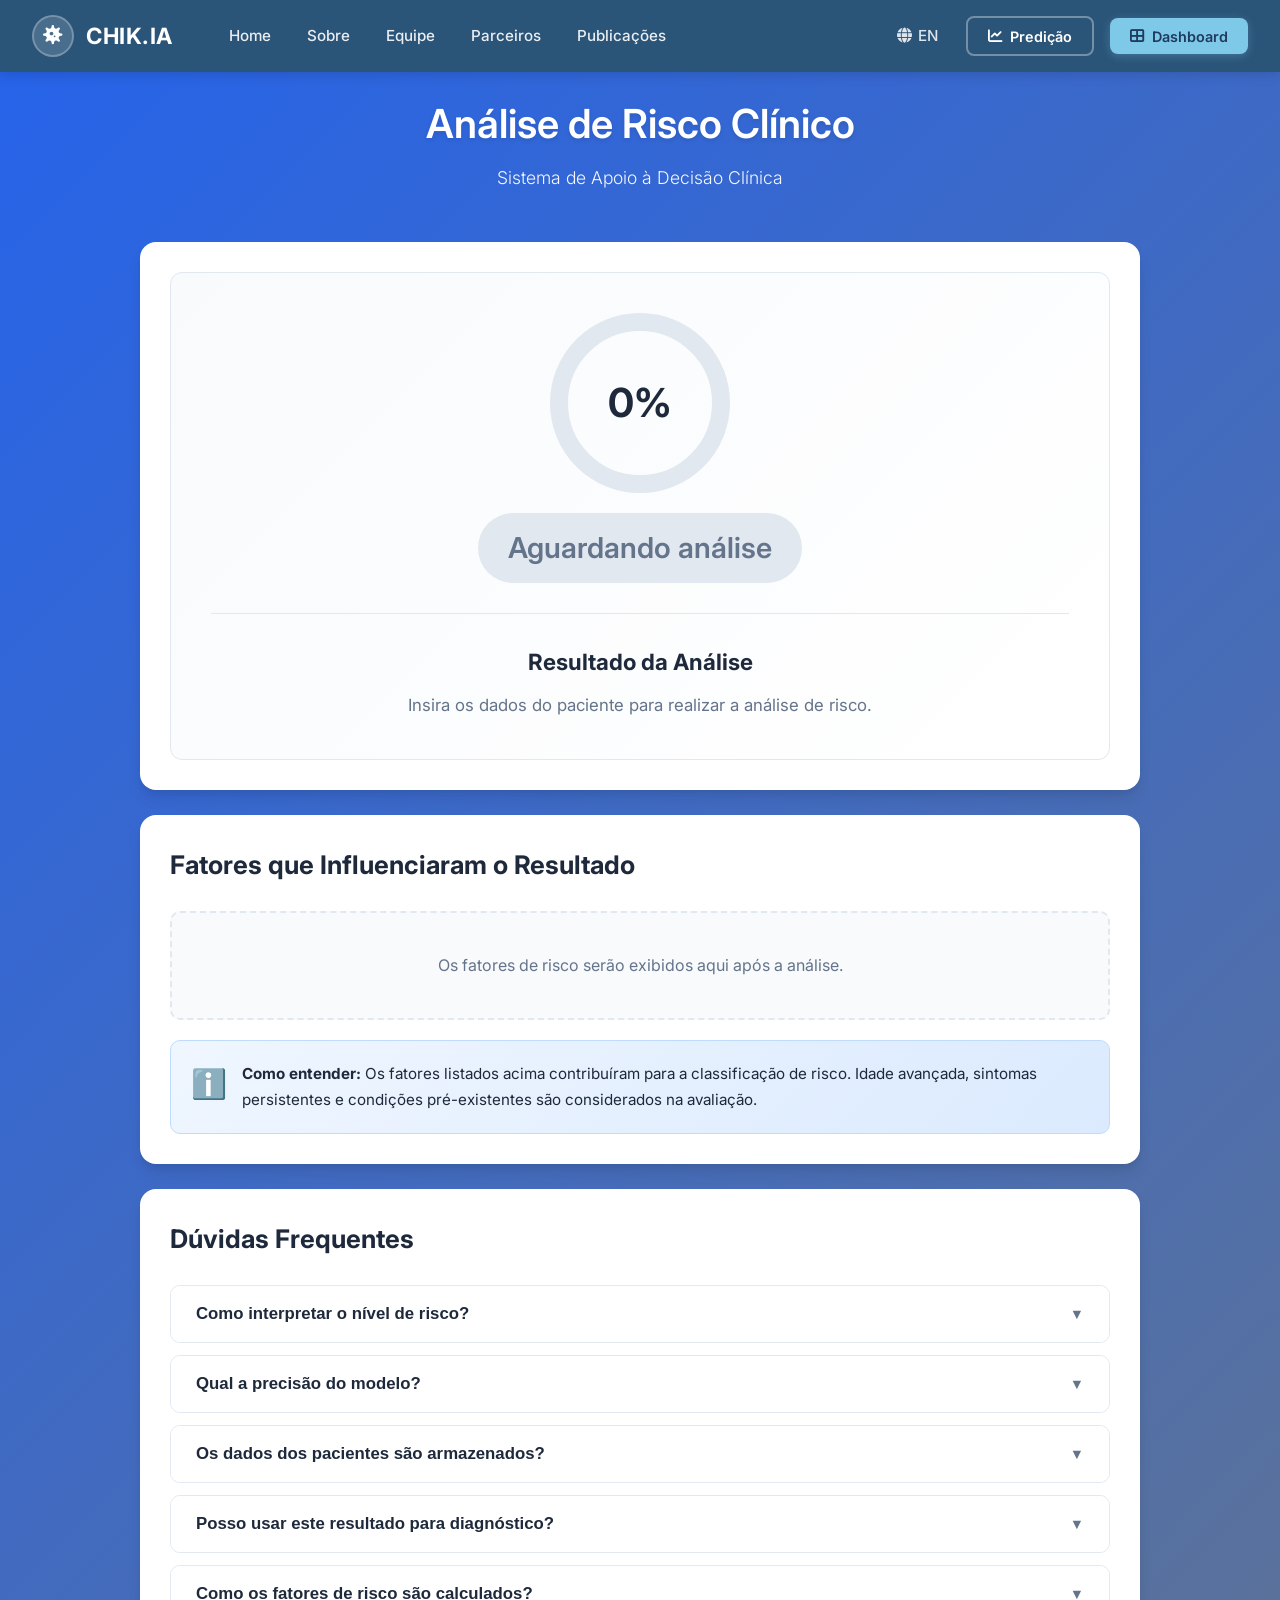
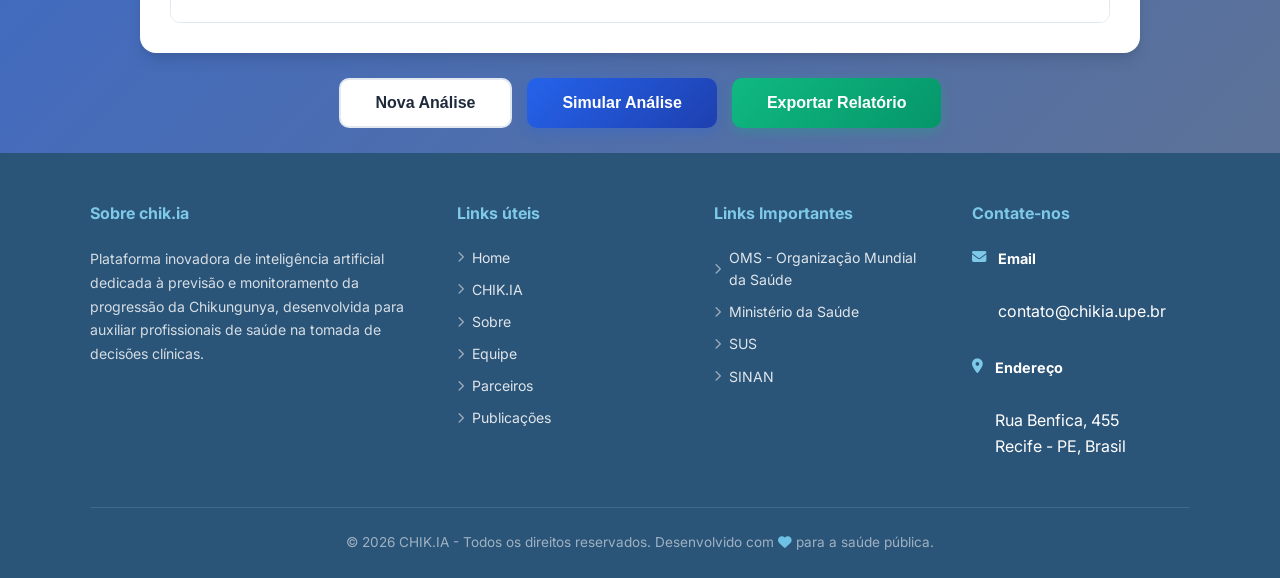
==== commit 60634ed2: "Merge branch 'main' into footer-consistency-guide-493f4" ====
--- a/HTML/index.html
+++ b/HTML/index.html
@@ -145,7 +145,7 @@
             <button class="btn btn-primary" onclick="simulateAnalysis()">Simular Análise</button>
             <button class="btn btn-export" onclick="exportResult()">Exportar Relatório</button>
         </section>
-
+        </div>
         <footer class="footer">
             <div class="footer-container">
                 <div class="footer-section">
@@ -205,7 +205,7 @@
                 <p>&copy; 2026 CHIK.IA - Todos os direitos reservados. Desenvolvido com <i class="fas fa-heart" style="color: var(--accent-cyan);"></i> para a saúde pública.</p>
             </div>
         </footer>
-    </div>
+    
 
     <script src="../JS/script.js"></script>
 </body>
--- a/CSS/styles.css
+++ b/CSS/styles.css
@@ -350,52 +350,157 @@
     box-shadow: 0 6px 20px rgba(16, 185, 129, 0.4);
 }
 
-/* Responsividade */
-@media (max-width: 768px) {
-    body {
-        padding: 15px;
-    }
-
-    header h1 {
-        font-size: 2rem;
-    }
-
-    .result-card {
-        padding: 25px;
-    }
-
-    .circular-progress {
-        width: 150px;
-        height: 150px;
-    }
-
-    .circular-progress svg {
-        width: 150px;
-        height: 150px;
-    }
-
-    .probability-value {
-        font-size: 2rem;
-    }
-
-    .risk-level {
-        font-size: 1.5rem;
-    }
-
-    .explanation-cards {
-        grid-template-columns: 1fr;
-    }
-
-    .action-buttons {
-        flex-direction: column;
-    }
-
-    .btn {
-        width: 100%;
-        justify-content: center;
-    }
-
-    .model-info {
-        flex-direction: column;
-    }
-}
+      /* ===================== FOOTER ===================== */
+        .footer {
+            background: #2a5478;
+            color: white;
+            padding: 3rem 2rem 1.5rem;
+            margin-top: auto;
+        }
+
+        .footer-container {
+            max-width: 1100px;
+            margin: 0 auto;
+            display: grid;
+            grid-template-columns: 1.5fr 1fr 1fr 1fr;
+            gap: 2.5rem;
+        }
+
+        .footer-section h4 {
+            font-size: 1rem;
+            font-weight: 700;
+            margin-bottom: 1.25rem;
+            color: #7ec8e8;
+        }
+
+        .footer-section p {
+            color: rgba(255, 255, 255, 0.8);
+            line-height: 1.7;
+            font-size: 0.88rem;
+        }
+
+        .footer-links {
+            list-style: none;
+        }
+
+        .footer-links li {
+            margin-bottom: 0.6rem;
+        }
+
+        .footer-links a {
+            color: rgba(255, 255, 255, 0.85);
+            text-decoration: none;
+            font-size: 0.88rem;
+            display: flex;
+            align-items: center;
+            gap: 0.5rem;
+            transition: all 0.2s;
+        }
+
+        .footer-links a:hover {
+            color: #7ec8e8;
+            padding-left: 4px;
+        }
+
+        .footer-links a i {
+            font-size: 0.7rem;
+            color: rgba(255, 255, 255, 0.5);
+        }
+
+        .contact-item {
+            display: flex;
+            align-items: flex-start;
+            gap: 0.75rem;
+            margin-bottom: 1rem;
+        }
+
+        .contact-item i {
+            color: #7ec8e8;
+            margin-top: 3px;
+            font-size: 0.9rem;
+        }
+
+        .contact-item strong {
+            display: block;
+            font-size: 0.9rem;
+            margin-bottom: 0.2rem;
+        }
+
+        .contact-item span {
+            color: rgba(255, 255, 255, 0.75);
+            font-size: 0.85rem;
+        }
+
+        .footer-bottom {
+            max-width: 1100px;
+            margin: 2rem auto 0;
+            padding-top: 1.5rem;
+            border-top: 1px solid rgba(255, 255, 255, 0.12);
+            text-align: center;
+            color: rgba(255, 255, 255, 0.55);
+            font-size: 0.85rem;
+        }
+
+        .footer-bottom i {
+            color: #7ec8e8;
+        }
+
+        /* ===================== RESPONSIVE ===================== */
+        @media (max-width: 900px) {
+            .nav-links, .nav-lang {
+                display: none;
+            }
+
+            .footer-container {
+                grid-template-columns: 1fr 1fr;
+            }
+
+            /* Empilha os lados em telas médias */
+            .pain-sides-container {
+                grid-template-columns: 1fr;
+                gap: 1.5rem;
+            }
+        }
+
+        @media (max-width: 600px) {
+            .navbar {
+                padding: 0 1rem;
+            }
+
+            .main-container {
+                padding: 0 1rem;
+            }
+
+            .form-card {
+                padding: 1.5rem;
+            }
+
+            .footer-container {
+                grid-template-columns: 1fr;
+            }
+
+            .stepper-wrapper {
+                padding: 1rem;
+                flex-wrap: wrap;
+                gap: 0.5rem;
+            }
+
+            .step-connector {
+                width: 30px;
+            }
+
+            .form-actions {
+                flex-direction: column;
+                gap: 1rem;
+            }
+
+            .form-actions .btn-back,
+            .form-actions .btn-continue {
+                width: 100%;
+                justify-content: center;
+            }
+
+            .faq-card {
+                padding: 1.5rem;
+            }
+        }
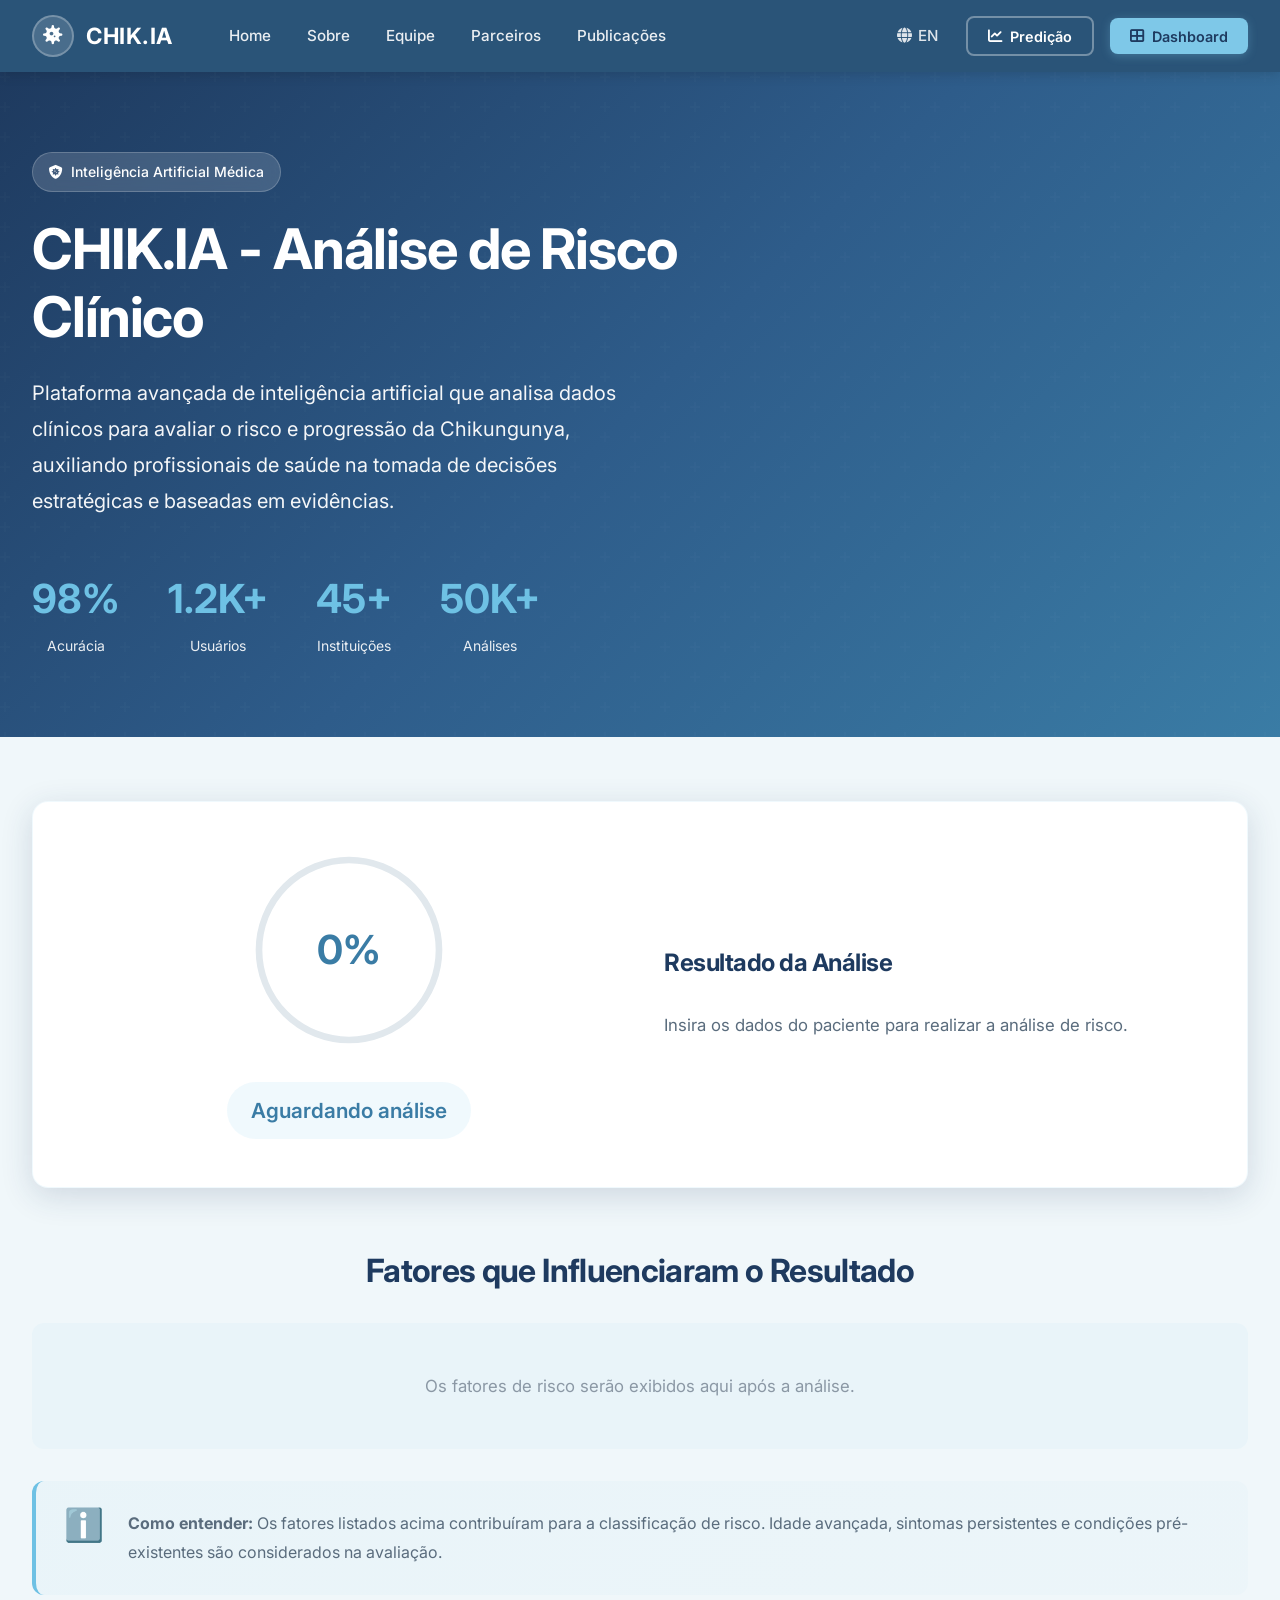
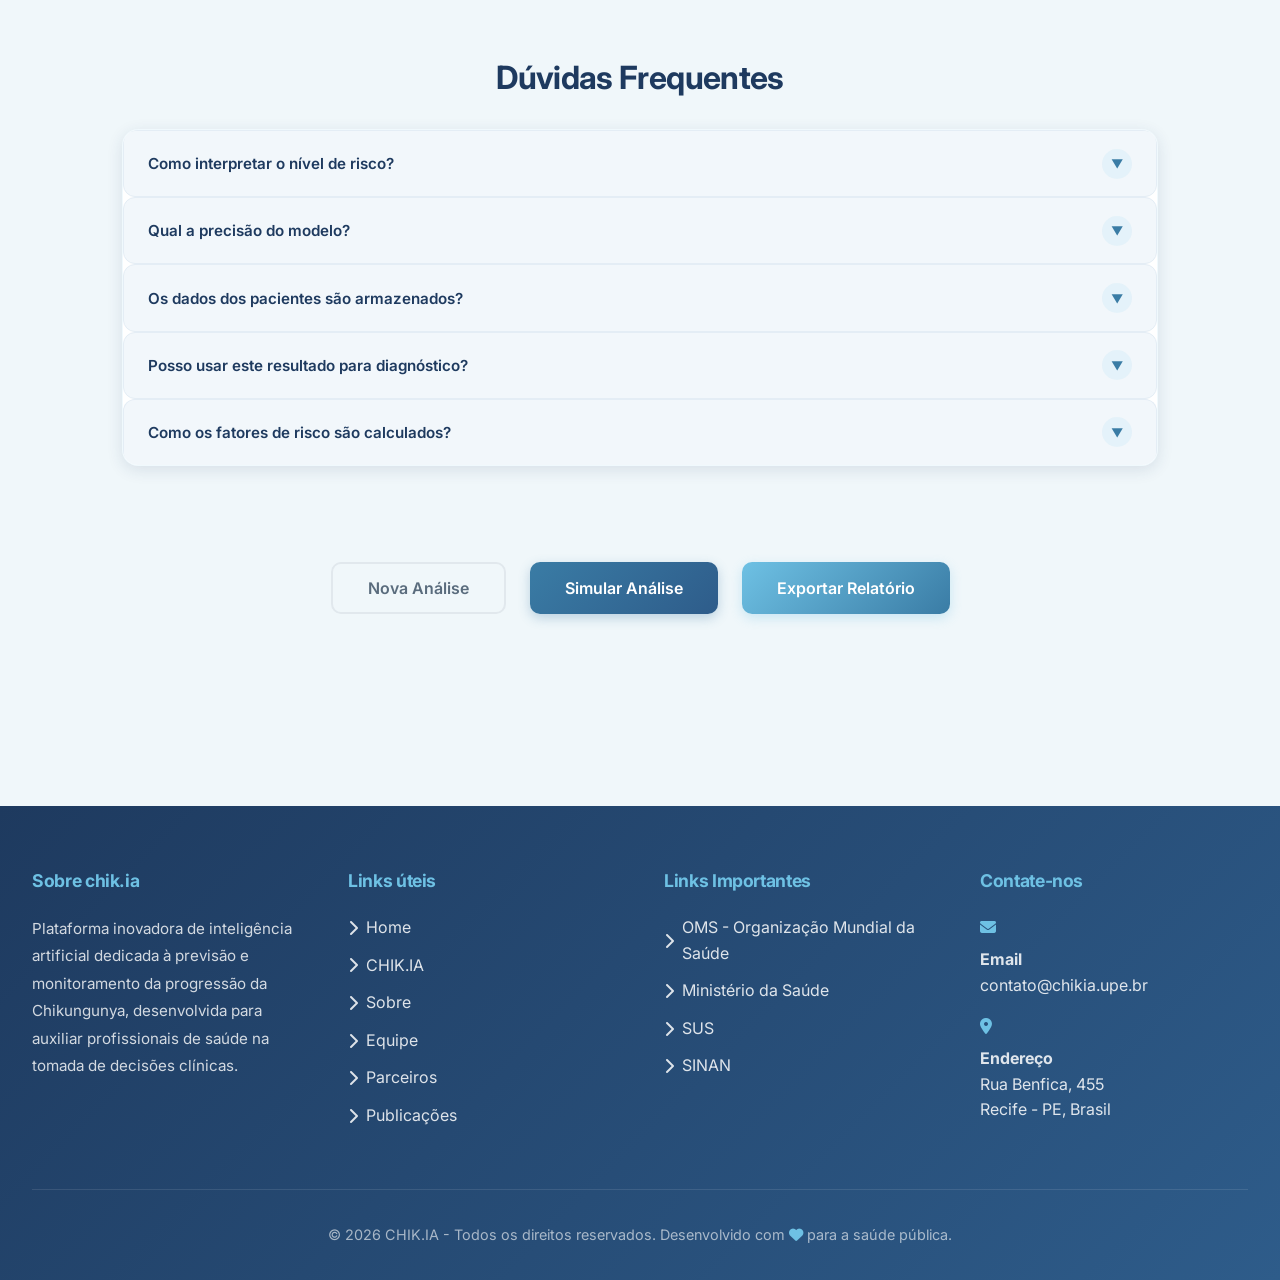
==== commit 6712ea35: "claudinha melhor que Qwen" ====
--- a/HTML/index.html
+++ b/HTML/index.html
@@ -6,13 +6,12 @@
     <title>Análise de Risco - Saúde</title>
     <link href="https://fonts.googleapis.com/css2?family=Inter:wght@300;400;500;600;700&display=swap" rel="stylesheet">
     <link rel="stylesheet" href="https://cdnjs.cloudflare.com/ajax/libs/font-awesome/6.4.0/css/all.min.css">
-    <link rel="stylesheet" href="../CSS/main.css">
-    <link rel="stylesheet" href="../CSS/navbar.css">
-    <link rel="stylesheet" href="../CSS/footer.css">
     <link rel="stylesheet" href="../CSS/styles.css">
+    <link rel="stylesheet" href="../CSS/predict_pages.css">
 </head>
 <body>
-        <nav class="navbar">
+    <!-- Navigation -->
+    <nav class="navbar">
         <div class="nav-left">
             <a href="#" class="logo">
                 <div class="logo-icon">
@@ -40,11 +39,45 @@
             </button>
         </div>
     </nav>
+
+    <!-- Hero Section -->
+    <section class="hero">
+        <div class="hero-container">
+            <div class="hero-content">
+                <div class="hero-badge">
+                    <i class="fas fa-shield-virus"></i>
+                    Inteligência Artificial Médica
+                </div>
+                <h1>CHIK.IA - Análise de Risco Clínico</h1>
+                <p class="hero-description">
+                    Plataforma avançada de inteligência artificial que analisa dados clínicos para 
+                    avaliar o risco e progressão da Chikungunya, auxiliando profissionais de saúde 
+                    na tomada de decisões estratégicas e baseadas em evidências.
+                </p>
+                <div class="hero-stats">
+                    <div class="stat-item">
+                        <span class="stat-number">98%</span>
+                        <div class="stat-label">Acurácia</div>
+                    </div>
+                    <div class="stat-item">
+                        <span class="stat-number">1.2K+</span>
+                        <div class="stat-label">Usuários</div>
+                    </div>
+                    <div class="stat-item">
+                        <span class="stat-number">45+</span>
+                        <div class="stat-label">Instituições</div>
+                    </div>
+                    <div class="stat-item">
+                        <span class="stat-number">50K+</span>
+                        <div class="stat-label">Análises</div>
+                    </div>
+                </div>
+            </div>
+        </div>
+    </section>
+
     <div class="container">
-        <header>
-            <h1>Análise de Risco Clínico</h1>
-            <p class="subtitle">Sistema de Apoio à Decisão Clínica</p>
-        </header>
+        <!-- Removed: header section as it's now part of hero -->
 
         <!-- Seção de Resultado Principal -->
         <section class="result-section">
@@ -52,6 +85,12 @@
                 <div class="probability-display">
                     <div class="circular-progress">
                         <svg viewBox="0 0 120 120">
+                            <defs>
+                                <linearGradient id="gradient" x1="0%" y1="0%" x2="100%" y2="100%">
+                                    <stop offset="0%" style="stop-color:#2e5c8a;stop-opacity:1" />
+                                    <stop offset="100%" style="stop-color:#6ec1e4;stop-opacity:1" />
+                                </linearGradient>
+                            </defs>
                             <circle class="progress-bg" cx="60" cy="60" r="54"/>
                             <circle class="progress-bar" id="progressBar" cx="60" cy="60" r="54"/>
                         </svg>
--- a/CSS/styles.css
+++ b/CSS/styles.css
@@ -1,309 +1,227 @@
-/* ===================== STYLES.CSS - Página de Análise de Risco ===================== */
-/* Este arquivo contém estilos específicos para a página index.html (Análise de Risco) */
-/* Importe main.css, navbar.css e footer.css antes deste arquivo */
-
-/* Container e Header específicos da página de análise */
-.container {
-    max-width: 1000px;
-    margin: 0 auto;
-}
-
-/* Header */
-header {
-    text-align: center;
+/* ==========================================================================
+   DESIGN SYSTEM - Estilos Comuns para Todo o Projeto
+   ========================================================================== */
+
+/* --------------------------------------------------------------------------
+   Variáveis Globais (Design Tokens)
+   -------------------------------------------------------------------------- */
+:root {
+    /* Cores Primárias */
+    --primary-dark: #1e3a5f;
+    --primary-medium: #2e5c8a;
+    --primary-light: #3a7ca5;
+    --accent-cyan: #6ec1e4;
+    --accent-light: #9fd3e8;
+    
+    /* Cores de Fundo */
+    --bg-light: #f0f7fa;
+    --bg-white: #ffffff;
+    --bg-nav: #2a5478;
+    
+    /* Cores de Texto */
+    --text-dark: #2c3e50;
+    --text-medium: #5a6c7d;
+    --text-light: #8b98a5;
+    --text-white: #ffffff;
+    
+    /* Cores Semânticas */
+    --success: #27ae60;
+    --warning: #f39c12;
+    --danger: #ef4444;
+    --info: #3a7ca5;
+    
+    /* Bordas e Sombras */
+    --border-radius: 12px;
+    --border-radius-sm: 8px;
+    --border-radius-lg: 16px;
+    --shadow-sm: 0 2px 8px rgba(30, 58, 95, 0.08);
+    --shadow-md: 0 4px 16px rgba(30, 58, 95, 0.12);
+    --shadow-lg: 0 8px 32px rgba(30, 58, 95, 0.16);
+    
+    /* Transições */
+    --transition: all 0.3s cubic-bezier(0.4, 0, 0.2, 1);
+    --transition-fast: all 0.2s ease;
+}
+
+/* --------------------------------------------------------------------------
+   Reset e Base
+   -------------------------------------------------------------------------- */
+* {
+    margin: 0;
+    padding: 0;
+    box-sizing: border-box;
+}
+
+body {
+    font-family: 'Inter', -apple-system, BlinkMacSystemFont, 'Segoe UI', Roboto, sans-serif;
+    color: var(--text-dark);
+    background: var(--bg-light);
+    line-height: 1.6;
+    overflow-x: hidden;
+    min-height: 100vh;
+    display: flex;
+    flex-direction: column;
+}
+
+/* Garante que o container ocupe o espaço restante */
+body > .container {
+    flex: 1;
+}
+
+/* --------------------------------------------------------------------------
+   Tipografia
+   -------------------------------------------------------------------------- */
+h1, h2, h3, h4, h5, h6 {
+    font-weight: 700;
+    line-height: 1.2;
+    letter-spacing: -0.02em;
+}
+
+p {
+    line-height: 1.8;
+}
+
+a {
+    text-decoration: none;
+    color: inherit;
+    transition: var(--transition-fast);
+}
+
+/* --------------------------------------------------------------------------
+   Navbar
+   -------------------------------------------------------------------------- */
+.navbar {
+    background: var(--bg-nav);
+    padding: 0 2rem;
+    height: 72px;
+    display: flex;
+    align-items: center;
+    justify-content: space-between;
+    box-shadow: 0 2px 12px rgba(0, 0, 0, 0.15);
+    position: sticky;
+    top: 0;
+    z-index: 100;
+}
+
+.nav-left {
+    display: flex;
+    align-items: center;
+    gap: 2.5rem;
+}
+
+.logo {
+    display: flex;
+    align-items: center;
+    gap: 0.75rem;
     color: white;
-    margin-bottom: 30px;
-    padding: 20px;
-}
-
-header h1 {
-    font-size: 2.5rem;
+    text-decoration: none;
+    font-size: 1.4rem;
+    font-weight: 700;
+    letter-spacing: 0.5px;
+}
+
+.logo-icon {
+    width: 42px;
+    height: 42px;
+    background: rgba(255, 255, 255, 0.15);
+    border-radius: 50%;
+    display: flex;
+    align-items: center;
+    justify-content: center;
+    border: 2px solid rgba(255, 255, 255, 0.25);
+}
+
+.logo-icon i {
+    color: white;
+    font-size: 1.2rem;
+}
+
+.nav-links {
+    display: flex;
+    gap: 0.25rem;
+    list-style: none;
+}
+
+.nav-links a {
+    color: rgba(255, 255, 255, 0.9);
+    text-decoration: none;
+    font-weight: 500;
+    font-size: 0.95rem;
+    padding: 0.5rem 1rem;
+    border-radius: 6px;
+    transition: var(--transition-fast);
+}
+
+.nav-links a:hover {
+    background: rgba(255, 255, 255, 0.1);
+    color: white;
+}
+
+.nav-right {
+    display: flex;
+    align-items: center;
+    gap: 1rem;
+}
+
+.nav-lang {
+    color: rgba(255, 255, 255, 0.85);
+    text-decoration: none;
+    font-weight: 500;
+    font-size: 0.95rem;
+    display: flex;
+    align-items: center;
+    gap: 0.4rem;
+    padding: 0.5rem 0.75rem;
+    border-radius: 6px;
+    transition: var(--transition-fast);
+}
+
+.nav-lang:hover {
+    background: rgba(255, 255, 255, 0.1);
+}
+
+/* --------------------------------------------------------------------------
+   Botões (Design System)
+   -------------------------------------------------------------------------- */
+.btn-nav {
+    padding: 0.6rem 1.25rem;
+    border-radius: 8px;
     font-weight: 600;
-    margin-bottom: 8px;
-    text-shadow: 0 2px 4px rgba(0, 0, 0, 0.1);
-}
-
-.subtitle {
-    font-size: 1.1rem;
-    opacity: 0.95;
-    font-weight: 300;
-}
-
-/* Cards e Seções */
-.result-section,
-.explanation-section,
-.faq-section {
-    background: var(--card-bg);
-    border-radius: 16px;
-    padding: 30px;
-    margin-bottom: 25px;
-    box-shadow: var(--shadow-lg);
-}
-
-.result-card {
-    background: linear-gradient(135deg, #f8fafc 0%, #ffffff 100%);
-    border-radius: 12px;
-    padding: 40px;
-    text-align: center;
-    border: 1px solid var(--border-color);
-}
-
-/* Display de Probabilidade */
-.probability-display {
-    display: flex;
-    flex-direction: column;
-    align-items: center;
-    gap: 20px;
-}
-
-.circular-progress {
-    position: relative;
-    width: 180px;
-    height: 180px;
-}
-
-.circular-progress svg {
-    transform: rotate(-90deg);
-    width: 180px;
-    height: 180px;
-}
-
-.progress-bg {
-    fill: none;
-    stroke: #e2e8f0;
-    stroke-width: 12;
-}
-
-.progress-bar {
-    fill: none;
-    stroke: var(--primary-color);
-    stroke-width: 12;
-    stroke-linecap: round;
-    stroke-dasharray: 339.292;
-    stroke-dashoffset: 339.292;
-    transition: stroke-dashoffset 1s ease-in-out, stroke 0.3s ease;
-}
-
-.probability-value {
-    position: absolute;
-    top: 50%;
-    left: 50%;
-    transform: translate(-50%, -50%);
-    font-size: 2.5rem;
-    font-weight: 700;
-    color: var(--text-primary);
-}
-
-.risk-level {
-    font-size: 1.8rem;
-    font-weight: 600;
-    padding: 12px 30px;
-    border-radius: 50px;
-    background: var(--border-color);
-    color: var(--text-secondary);
-    transition: all 0.3s ease;
-}
-
-.risk-level.alto {
-    background: linear-gradient(135deg, #fee2e2 0%, #fecaca 100%);
-    color: var(--danger-color);
-    box-shadow: 0 4px 12px rgba(239, 68, 68, 0.3);
-}
-
-.risk-level.moderado {
-    background: linear-gradient(135deg, #fef3c7 0%, #fde68a 100%);
-    color: var(--warning-color);
-    box-shadow: 0 4px 12px rgba(245, 158, 11, 0.3);
-}
-
-.risk-level.seguro {
-    background: linear-gradient(135deg, #d1fae5 0%, #a7f3d0 100%);
-    color: var(--success-color);
-    box-shadow: 0 4px 12px rgba(16, 185, 129, 0.3);
-}
-
-.patient-info {
-    margin-top: 30px;
-    padding-top: 30px;
-    border-top: 1px solid var(--border-color);
-}
-
-.patient-info h3 {
-    color: var(--text-primary);
-    margin-bottom: 12px;
-    font-size: 1.4rem;
-}
-
-.patient-info p {
-    color: var(--text-secondary);
-    font-size: 1.05rem;
-}
-
-/* Seção de Explicação */
-.explanation-section h2,
-.faq-section h2 {
-    color: var(--text-primary);
-    margin-bottom: 25px;
-    font-size: 1.6rem;
-    display: flex;
-    align-items: center;
-    gap: 10px;
-}
-
-.explanation-cards {
-    display: grid;
-    grid-template-columns: repeat(auto-fit, minmax(280px, 1fr));
-    gap: 15px;
-    margin-bottom: 20px;
-}
-
-.factor-card {
-    background: linear-gradient(135deg, #f8fafc 0%, #ffffff 100%);
-    padding: 20px;
-    border-radius: 10px;
-    border-left: 4px solid var(--primary-color);
-    box-shadow: var(--shadow);
-    transition: transform 0.2s ease, box-shadow 0.2s ease;
-}
-
-.factor-card:hover {
-    transform: translateY(-2px);
-    box-shadow: var(--shadow-lg);
-}
-
-.factor-card.alto {
-    border-left-color: var(--danger-color);
-}
-
-.factor-card.moderado {
-    border-left-color: var(--warning-color);
-}
-
-.factor-card.neutro {
-    border-left-color: var(--secondary-color);
-}
-
-.factor-card h4 {
-    color: var(--text-primary);
-    margin-bottom: 8px;
-    font-size: 1.1rem;
-}
-
-.factor-card p {
-    color: var(--text-secondary);
-    font-size: 0.95rem;
-}
-
-.info-placeholder {
-    grid-column: 1 / -1;
-    text-align: center;
-    padding: 40px;
-    color: var(--text-secondary);
-    background: #f8fafc;
-    border-radius: 10px;
-    border: 2px dashed var(--border-color);
-}
-
-.model-info {
-    display: flex;
-    gap: 15px;
-    padding: 20px;
-    background: linear-gradient(135deg, #eff6ff 0%, #dbeafe 100%);
-    border-radius: 10px;
-    border: 1px solid #bfdbfe;
-}
-
-.info-icon {
-    font-size: 1.8rem;
-    flex-shrink: 0;
-}
-
-.model-info p {
-    color: var(--text-primary);
-    font-size: 0.95rem;
-    line-height: 1.7;
-}
-
-/* FAQ Section */
-.faq-container {
-    display: flex;
-    flex-direction: column;
-    gap: 12px;
-}
-
-.faq-item {
-    border: 1px solid var(--border-color);
-    border-radius: 10px;
-    overflow: hidden;
-    background: white;
-    transition: all 0.3s ease;
-}
-
-.faq-item:hover {
-    box-shadow: var(--shadow);
-}
-
-.faq-question {
-    width: 100%;
-    padding: 18px 25px;
-    background: white;
+    font-size: 0.9rem;
+    cursor: pointer;
+    transition: var(--transition-fast);
     border: none;
-    text-align: left;
-    font-size: 1.05rem;
-    font-weight: 600;
-    color: var(--text-primary);
-    cursor: pointer;
-    display: flex;
-    justify-content: space-between;
-    align-items: center;
-    transition: background 0.2s ease;
-}
-
-.faq-question:hover {
-    background: #f8fafc;
-}
-
-.faq-question .arrow {
-    font-size: 0.9rem;
-    transition: transform 0.3s ease;
-    color: var(--secondary-color);
-}
-
-.faq-question.active .arrow {
-    transform: rotate(180deg);
-}
-
-.faq-answer {
-    max-height: 0;
-    overflow: hidden;
-    transition: max-height 0.3s ease-out;
-    background: #f8fafc;
-}
-
-.faq-answer p {
-    padding: 20px 25px;
-    color: var(--text-secondary);
-    line-height: 1.8;
-    font-size: 0.98rem;
-}
-
-.faq-item.active .faq-answer {
-    max-height: 300px;
-}
-
-.faq-item.active {
-    border-color: var(--primary-color);
-}
-
-/* Botões de Ação */
-.action-buttons {
-    display: flex;
-    gap: 15px;
-    justify-content: center;
-    flex-wrap: wrap;
-    margin-bottom: 25px;
-}
-
+    text-decoration: none;
+    display: inline-flex;
+    align-items: center;
+    gap: 0.5rem;
+    font-family: inherit;
+}
+
+.btn-prediction {
+    background: transparent;
+    color: white;
+    border: 2px solid rgba(255, 255, 255, 0.35);
+}
+
+.btn-prediction:hover {
+    border-color: rgba(255, 255, 255, 0.6);
+    background: rgba(255, 255, 255, 0.08);
+}
+
+.btn-dashboard {
+    background: #7ec8e8;
+    color: #1e3a5f;
+    box-shadow: 0 2px 10px rgba(126, 200, 232, 0.3);
+}
+
+.btn-dashboard:hover {
+    background: #8ed4f0;
+    transform: translateY(-1px);
+    box-shadow: 0 4px 14px rgba(126, 200, 232, 0.4);
+}
+
+/* Botões Gerais */
 .btn {
     padding: 14px 35px;
     border: none;
@@ -311,196 +229,627 @@
     font-size: 1rem;
     font-weight: 600;
     cursor: pointer;
-    transition: all 0.3s ease;
+    transition: var(--transition);
     display: flex;
     align-items: center;
     gap: 8px;
+    font-family: inherit;
 }
 
 .btn-primary {
-    background: linear-gradient(135deg, var(--primary-color) 0%, var(--primary-dark) 100%);
+    background: linear-gradient(135deg, var(--primary-light) 0%, var(--primary-medium) 100%);
     color: white;
-    box-shadow: 0 4px 12px rgba(37, 99, 235, 0.3);
+    box-shadow: 0 4px 12px rgba(58, 124, 165, 0.3);
 }
 
 .btn-primary:hover {
     transform: translateY(-2px);
-    box-shadow: 0 6px 20px rgba(37, 99, 235, 0.4);
+    box-shadow: 0 6px 20px rgba(58, 124, 165, 0.4);
 }
 
 .btn-secondary {
+    background: var(--bg-light);
+    color: var(--text-medium);
+    border: 2px solid #e1e8ed;
+}
+
+.btn-secondary:hover {
+    background: #e1e8ed;
+    transform: translateY(-2px);
+}
+
+.btn-large {
+    padding: 1rem 2rem;
+    font-size: 1.05rem;
+}
+
+/* --------------------------------------------------------------------------
+   Footer
+   -------------------------------------------------------------------------- */
+.footer {
+    background: linear-gradient(135deg, var(--primary-dark) 0%, var(--primary-medium) 100%);
+    color: white;
+    padding: 4rem 2rem 2rem;
+    margin-top: auto;
+}
+
+.footer-container {
+    max-width: 1280px;
+    margin: 0 auto;
+    display: grid;
+    grid-template-columns: repeat(auto-fit, minmax(250px, 1fr));
+    gap: 3rem;
+}
+
+.footer-section h3,
+.footer-section h4 {
+    font-size: 1.1rem;
+    font-weight: 700;
+    margin-bottom: 1.5rem;
+    color: var(--accent-cyan);
+}
+
+.footer-section p {
+    color: rgba(255, 255, 255, 0.8);
+    line-height: 1.8;
+    font-size: 0.95rem;
+}
+
+.footer-links {
+    list-style: none;
+}
+
+.footer-links li {
+    margin-bottom: 0.75rem;
+}
+
+.footer-links a {
+    color: rgba(255, 255, 255, 0.85);
+    text-decoration: none;
+    transition: var(--transition);
+    display: flex;
+    align-items: center;
+    gap: 0.5rem;
+}
+
+.footer-links a:hover {
+    color: var(--accent-cyan);
+    padding-left: 0.5rem;
+}
+
+.contact-info,
+.contact-item {
+    display: flex;
+    flex-direction: column;
+    gap: 1rem;
+}
+
+.contact-item {
+    display: flex;
+    align-items: flex-start;
+    gap: 0.75rem;
+    color: rgba(255, 255, 255, 0.85);
+}
+
+.contact-item i {
+    color: var(--accent-cyan);
+    margin-top: 0.25rem;
+}
+
+.footer-bottom {
+    max-width: 1280px;
+    margin: 3rem auto 0;
+    padding-top: 2rem;
+    border-top: 1px solid rgba(255, 255, 255, 0.1);
+    text-align: center;
+    color: rgba(255, 255, 255, 0.6);
+    font-size: 0.9rem;
+}
+
+/* --------------------------------------------------------------------------
+   Utilitários
+   -------------------------------------------------------------------------- */
+.container {
+    max-width: 1280px;
+    margin: 4rem auto 0;
+    padding: 0 2rem;
+    flex: 1;
+}
+
+.text-center {
+    text-align: center;
+}
+
+.mt-1 { margin-top: 0.5rem; }
+.mt-2 { margin-top: 1rem; }
+.mt-3 { margin-top: 1.5rem; }
+.mt-4 { margin-top: 2rem; }
+
+.mb-1 { margin-bottom: 0.5rem; }
+.mb-2 { margin-bottom: 1rem; }
+.mb-3 { margin-bottom: 1.5rem; }
+.mb-4 { margin-bottom: 2rem; }
+
+/* --------------------------------------------------------------------------
+   Header da Página (REMOVIDO - Agora faz parte do Hero em predict_pages.css)
+   -------------------------------------------------------------------------- */
+
+/* Seção de Resultado Principal
+
+/* --------------------------------------------------------------------------
+   Seção de Resultado
+   -------------------------------------------------------------------------- */
+.result-section {
+    margin-bottom: 4rem;
+}
+
+.result-card {
     background: white;
-    color: var(--text-primary);
-    border: 2px solid var(--border-color);
-}
-
-.btn-secondary:hover {
-    border-color: var(--primary-color);
-    color: var(--primary-color);
+    border-radius: var(--border-radius-lg);
+    padding: 3rem;
+    box-shadow: var(--shadow-lg);
+    border: 1px solid rgba(106, 193, 228, 0.1);
+    display: grid;
+    grid-template-columns: 1fr 1fr;
+    gap: 3rem;
+    align-items: center;
+}
+
+.probability-display {
+    display: flex;
+    flex-direction: column;
+    align-items: center;
+    gap: 2rem;
+}
+
+.circular-progress {
+    position: relative;
+    width: 200px;
+    height: 200px;
+    display: flex;
+    align-items: center;
+    justify-content: center;
+}
+
+.circular-progress svg {
+    width: 100%;
+    height: 100%;
+    transform: rotate(-90deg);
+}
+
+.progress-bg {
+    fill: none;
+    stroke: #e1e8ed;
+    stroke-width: 4;
+}
+
+.progress-bar {
+    fill: none;
+    stroke: url(#gradient);
+    stroke-width: 4;
+    stroke-linecap: round;
+    stroke-dasharray: 339.29;
+    stroke-dashoffset: 339.29;
+    transition: stroke-dashoffset 1.5s ease-in-out;
+}
+
+.probability-value {
+    position: absolute;
+    display: flex;
+    align-items: center;
+    justify-content: center;
+    font-size: 2.5rem;
+    font-weight: 700;
+    color: var(--primary-light);
+}
+
+.probability-value span {
+    font-weight: 700;
+}
+
+.risk-level {
+    font-size: 1.3rem;
+    font-weight: 600;
+    padding: 0.75rem 1.5rem;
+    border-radius: 50px;
+    text-align: center;
+    min-width: 200px;
+    background: rgba(106, 193, 228, 0.1);
+    color: var(--primary-light);
+}
+
+.risk-level.safe {
+    background: rgba(39, 174, 96, 0.1);
+    color: var(--success);
+}
+
+.risk-level.moderate {
+    background: rgba(243, 156, 18, 0.1);
+    color: var(--warning);
+}
+
+.risk-level.high {
+    background: rgba(239, 68, 68, 0.1);
+    color: var(--danger);
+}
+
+.patient-info {
+    display: flex;
+    flex-direction: column;
+    gap: 1.5rem;
+}
+
+.patient-info h3 {
+    font-size: 1.5rem;
+    color: var(--primary-dark);
+    margin-bottom: 0.5rem;
+}
+
+.patient-info p {
+    color: var(--text-medium);
+    font-size: 1.05rem;
+    line-height: 1.8;
+}
+
+/* --------------------------------------------------------------------------
+   Seção de Explicação
+   -------------------------------------------------------------------------- */
+.explanation-section {
+    margin-bottom: 4rem;
+}
+
+.explanation-section h2 {
+    font-size: 2rem;
+    color: var(--primary-dark);
+    margin-bottom: 2rem;
+    text-align: center;
+}
+
+.explanation-cards {
+    display: grid;
+    grid-template-columns: repeat(auto-fit, minmax(280px, 1fr));
+    gap: 2rem;
+    margin-bottom: 2rem;
+}
+
+.explanation-card {
+    background: white;
+    border-radius: var(--border-radius);
+    padding: 1.75rem;
+    box-shadow: var(--shadow-md);
+    border-left: 4px solid var(--primary-light);
+    transition: var(--transition);
+}
+
+.explanation-card:hover {
+    transform: translateY(-4px);
+    box-shadow: var(--shadow-lg);
+}
+
+.explanation-card .factor-name {
+    font-size: 1.05rem;
+    font-weight: 700;
+    color: var(--primary-dark);
+    margin-bottom: 0.5rem;
+}
+
+.explanation-card .factor-value {
+    font-size: 1.4rem;
+    color: var(--primary-light);
+    font-weight: 700;
+    margin-bottom: 0.75rem;
+}
+
+.explanation-card .factor-description {
+    color: var(--text-medium);
+    font-size: 0.95rem;
+    line-height: 1.6;
+}
+
+/* Factor Cards (alternativa) */
+.factor-card {
+    background: white;
+    border-radius: var(--border-radius);
+    padding: 1.75rem;
+    box-shadow: var(--shadow-md);
+    border-left: 4px solid var(--primary-light);
+    transition: var(--transition);
+}
+
+.factor-card:hover {
+    transform: translateY(-4px);
+    box-shadow: var(--shadow-lg);
+}
+
+.factor-card h4 {
+    font-size: 1.05rem;
+    font-weight: 700;
+    color: var(--primary-dark);
+    margin-bottom: 0.5rem;
+}
+
+.factor-card p {
+    color: var(--text-medium);
+    font-size: 0.95rem;
+    line-height: 1.6;
+}
+
+.factor-card.alto {
+    border-left-color: var(--danger);
+}
+
+.factor-card.alto h4 {
+    color: var(--danger);
+}
+
+.factor-card.moderado {
+    border-left-color: var(--warning);
+}
+
+.factor-card.moderado h4 {
+    color: var(--warning);
+}
+
+.factor-card.neutro {
+    border-left-color: var(--success);
+}
+
+.factor-card.neutro h4 {
+    color: var(--success);
+}
+
+.info-placeholder {
+    grid-column: 1 / -1;
+    text-align: center;
+    padding: 3rem 2rem;
+    background: rgba(106, 193, 228, 0.05);
+    border-radius: var(--border-radius);
+    color: var(--text-light);
+    font-size: 1.05rem;
+}
+
+.model-info {
+    background: linear-gradient(135deg, rgba(106, 193, 228, 0.05) 0%, rgba(159, 211, 232, 0.05) 100%);
+    border-left: 4px solid var(--accent-cyan);
+    border-radius: var(--border-radius);
+    padding: 1.75rem;
+    display: flex;
+    gap: 1.5rem;
+    align-items: flex-start;
+}
+
+.info-icon {
+    font-size: 2rem;
+    flex-shrink: 0;
+    line-height: 1;
+}
+
+.model-info p {
+    color: var(--text-medium);
+    line-height: 1.8;
+}
+
+/* --------------------------------------------------------------------------
+   Seção FAQ
+   -------------------------------------------------------------------------- */
+.faq-section {
+    margin-bottom: 4rem;
+}
+
+.faq-section h2 {
+    font-size: 2rem;
+    color: var(--primary-dark);
+    margin-bottom: 2rem;
+    text-align: center;
+}
+
+.faq-container {
+    background: white;
+    border-radius: var(--border-radius-lg);
+    box-shadow: var(--shadow-md);
+    overflow: hidden;
+    border: 1px solid rgba(106, 193, 228, 0.1);
+}
+
+.faq-item {
+    border-bottom: 1px solid rgba(106, 193, 228, 0.1);
+    transition: var(--transition);
+}
+
+.faq-item:last-child {
+    border-bottom: none;
+}
+
+.faq-item:hover {
+    background: rgba(106, 193, 228, 0.02);
+}
+
+.faq-question {
+    width: 100%;
+    padding: 1.5rem 2rem;
+    background: none;
+    border: none;
+    display: flex;
+    justify-content: space-between;
+    align-items: center;
+    cursor: pointer;
+    font-size: 1.05rem;
+    font-weight: 600;
+    color: var(--primary-dark);
+    text-align: left;
+    transition: var(--transition);
+    font-family: inherit;
+}
+
+.faq-question:hover {
+    color: var(--primary-light);
+}
+
+.faq-question .arrow {
+    display: inline-flex;
+    align-items: center;
+    justify-content: center;
+    width: 30px;
+    height: 30px;
+    background: rgba(106, 193, 228, 0.1);
+    border-radius: 50%;
+    color: var(--primary-light);
+    transition: transform 0.3s ease;
+    flex-shrink: 0;
+    font-size: 0.75rem;
+}
+
+.faq-item.active .faq-question {
+    background: rgba(106, 193, 228, 0.05);
+}
+
+.faq-item.active .faq-question .arrow {
+    transform: rotate(180deg);
+    background: rgba(106, 193, 228, 0.2);
+}
+
+.faq-answer {
+    max-height: 0;
+    overflow: hidden;
+    transition: max-height 0.3s ease, padding 0.3s ease;
+}
+
+.faq-item.active .faq-answer {
+    max-height: 500px;
+    padding: 0 2rem 1.5rem 2rem;
+}
+
+.faq-answer p {
+    color: var(--text-medium);
+    line-height: 1.8;
+    font-size: 0.95rem;
+}
+
+/* --------------------------------------------------------------------------
+   Botões de Ação
+   -------------------------------------------------------------------------- */
+.action-buttons {
+    display: flex;
+    justify-content: center;
+    gap: 1.5rem;
+    flex-wrap: wrap;
+    padding: 3rem 0;
+    margin-bottom: 3rem;
 }
 
 .btn-export {
-    background: linear-gradient(135deg, var(--success-color) 0%, #059669 100%);
+    background: linear-gradient(135deg, var(--accent-cyan) 0%, var(--primary-light) 100%);
     color: white;
-    box-shadow: 0 4px 12px rgba(16, 185, 129, 0.3);
+    box-shadow: 0 4px 12px rgba(106, 193, 228, 0.3);
 }
 
 .btn-export:hover {
     transform: translateY(-2px);
-    box-shadow: 0 6px 20px rgba(16, 185, 129, 0.4);
-}
-
-      /* ===================== FOOTER ===================== */
-        .footer {
-            background: #2a5478;
-            color: white;
-            padding: 3rem 2rem 1.5rem;
-            margin-top: auto;
-        }
-
-        .footer-container {
-            max-width: 1100px;
-            margin: 0 auto;
-            display: grid;
-            grid-template-columns: 1.5fr 1fr 1fr 1fr;
-            gap: 2.5rem;
-        }
-
-        .footer-section h4 {
-            font-size: 1rem;
-            font-weight: 700;
-            margin-bottom: 1.25rem;
-            color: #7ec8e8;
-        }
-
-        .footer-section p {
-            color: rgba(255, 255, 255, 0.8);
-            line-height: 1.7;
-            font-size: 0.88rem;
-        }
-
-        .footer-links {
-            list-style: none;
-        }
-
-        .footer-links li {
-            margin-bottom: 0.6rem;
-        }
-
-        .footer-links a {
-            color: rgba(255, 255, 255, 0.85);
-            text-decoration: none;
-            font-size: 0.88rem;
-            display: flex;
-            align-items: center;
-            gap: 0.5rem;
-            transition: all 0.2s;
-        }
-
-        .footer-links a:hover {
-            color: #7ec8e8;
-            padding-left: 4px;
-        }
-
-        .footer-links a i {
-            font-size: 0.7rem;
-            color: rgba(255, 255, 255, 0.5);
-        }
-
-        .contact-item {
-            display: flex;
-            align-items: flex-start;
-            gap: 0.75rem;
-            margin-bottom: 1rem;
-        }
-
-        .contact-item i {
-            color: #7ec8e8;
-            margin-top: 3px;
-            font-size: 0.9rem;
-        }
-
-        .contact-item strong {
-            display: block;
-            font-size: 0.9rem;
-            margin-bottom: 0.2rem;
-        }
-
-        .contact-item span {
-            color: rgba(255, 255, 255, 0.75);
-            font-size: 0.85rem;
-        }
-
-        .footer-bottom {
-            max-width: 1100px;
-            margin: 2rem auto 0;
-            padding-top: 1.5rem;
-            border-top: 1px solid rgba(255, 255, 255, 0.12);
-            text-align: center;
-            color: rgba(255, 255, 255, 0.55);
-            font-size: 0.85rem;
-        }
-
-        .footer-bottom i {
-            color: #7ec8e8;
-        }
-
-        /* ===================== RESPONSIVE ===================== */
-        @media (max-width: 900px) {
-            .nav-links, .nav-lang {
-                display: none;
-            }
-
-            .footer-container {
-                grid-template-columns: 1fr 1fr;
-            }
-
-            /* Empilha os lados em telas médias */
-            .pain-sides-container {
-                grid-template-columns: 1fr;
-                gap: 1.5rem;
-            }
-        }
-
-        @media (max-width: 600px) {
-            .navbar {
-                padding: 0 1rem;
-            }
-
-            .main-container {
-                padding: 0 1rem;
-            }
-
-            .form-card {
-                padding: 1.5rem;
-            }
-
-            .footer-container {
-                grid-template-columns: 1fr;
-            }
-
-            .stepper-wrapper {
-                padding: 1rem;
-                flex-wrap: wrap;
-                gap: 0.5rem;
-            }
-
-            .step-connector {
-                width: 30px;
-            }
-
-            .form-actions {
-                flex-direction: column;
-                gap: 1rem;
-            }
-
-            .form-actions .btn-back,
-            .form-actions .btn-continue {
-                width: 100%;
-                justify-content: center;
-            }
-
-            .faq-card {
-                padding: 1.5rem;
-            }
-        }
+    box-shadow: 0 6px 20px rgba(106, 193, 228, 0.4);
+}
+
+/* --------------------------------------------------------------------------
+   Responsividade
+   -------------------------------------------------------------------------- */
+@media (max-width: 1024px) {
+    .result-card {
+        grid-template-columns: 1fr;
+        gap: 2rem;
+    }
+
+    .explanation-cards {
+        grid-template-columns: repeat(auto-fit, minmax(250px, 1fr));
+    }
+}
+
+@media (max-width: 900px) {
+    .nav-links,
+    .nav-lang {
+        display: none;
+    }
+
+    .footer-container {
+        grid-template-columns: 1fr 1fr;
+    }
+
+    .result-card {
+        padding: 2rem;
+    }
+
+    .model-info {
+        flex-direction: column;
+        gap: 1rem;
+    }
+
+    .faq-question {
+        padding: 1.2rem 1.5rem;
+        font-size: 0.95rem;
+    }
+
+    .faq-item.active .faq-answer {
+        padding: 0 1.5rem 1rem 1.5rem;
+    }
+
+    .action-buttons {
+        gap: 1rem;
+    }
+}
+
+@media (max-width: 600px) {
+    .navbar {
+        padding: 0 1rem;
+    }
+
+    .container {
+        padding: 0 1rem;
+    }
+
+    .footer-container {
+        grid-template-columns: 1fr;
+    }
+
+    .result-card {
+        flex-direction: column;
+        gap: 1.5rem;
+        padding: 1.5rem;
+    }
+
+    .circular-progress {
+        width: 160px;
+        height: 160px;
+    }
+
+    .probability-value {
+        font-size: 2rem;
+    }
+
+    .risk-level {
+        min-width: 150px;
+    }
+
+    .explanation-section h2,
+    .faq-section h2 {
+        font-size: 1.5rem;
+    }
+
+    .action-buttons {
+        flex-direction: column;
+        align-items: stretch;
+    }
+
+    .btn {
+        width: 100%;
+        justify-content: center;
+    }
+
+    .faq-question {
+        padding: 1rem 1.2rem;
+        font-size: 0.9rem;
+    }
+
+    .faq-question .arrow {
+        width: 24px;
+        height: 24px;
+        font-size: 0.6rem;
+    }
+}
--- a/CSS/predict_pages.css
+++ b/CSS/predict_pages.css
@@ -0,0 +1,1427 @@
+/* ==========================================================================
+   CSS COMPARTILHADO - Estilos Base e Componentes Reutilizáveis
+   ========================================================================== */
+
+/* CSS Variables e Base Styles */
+:root {
+    --primary-dark: #1e3a5f;
+    --primary-medium: #2e5c8a;
+    --primary-light: #3a7ca5;
+    --accent-cyan: #6ec1e4;
+    --accent-light: #9fd3e8;
+    --bg-light: #f0f7fa;
+    --bg-white: #ffffff;
+    --text-dark: #2c3e50;
+    --text-medium: #5a6c7d;
+    --text-light: #8b98a5;
+    --success: #27ae60;
+    --warning: #f39c12;
+    --border-radius: 12px;
+    --shadow-sm: 0 2px 8px rgba(30, 58, 95, 0.08);
+    --shadow-md: 0 4px 16px rgba(30, 58, 95, 0.12);
+    --shadow-lg: 0 8px 32px rgba(30, 58, 95, 0.16);
+    --transition: all 0.3s cubic-bezier(0.4, 0, 0.2, 1);
+}
+
+* {
+    margin: 0;
+    padding: 0;
+    box-sizing: border-box;
+}
+
+body {
+    font-family: 'Inter', -apple-system, BlinkMacSystemFont, sans-serif;
+    color: var(--text-dark);
+    background: var(--bg-light);
+    line-height: 1.6;
+    overflow-x: hidden;
+}
+
+/* ===================== NAVBAR ===================== */
+.navbar {
+    background: #2a5478;
+    padding: 0 2rem;
+    height: 72px;
+    display: flex;
+    align-items: center;
+    justify-content: space-between;
+    box-shadow: 0 2px 12px rgba(0, 0, 0, 0.15);
+    position: sticky;
+    top: 0;
+    z-index: 100;
+}
+
+.nav-left {
+    display: flex;
+    align-items: center;
+    gap: 2.5rem;
+}
+
+.logo {
+    display: flex;
+    align-items: center;
+    gap: 0.75rem;
+    color: white;
+    text-decoration: none;
+    font-size: 1.4rem;
+    font-weight: 700;
+    letter-spacing: 0.5px;
+}
+
+.logo-icon {
+    width: 42px;
+    height: 42px;
+    background: rgba(255, 255, 255, 0.15);
+    border-radius: 50%;
+    display: flex;
+    align-items: center;
+    justify-content: center;
+    border: 2px solid rgba(255, 255, 255, 0.25);
+}
+
+.logo-icon i {
+    color: white;
+    font-size: 1.2rem;
+}
+
+.nav-links {
+    display: flex;
+    gap: 0.25rem;
+    list-style: none;
+}
+
+.nav-links a {
+    color: rgba(255, 255, 255, 0.9);
+    text-decoration: none;
+    font-weight: 500;
+    font-size: 0.95rem;
+    padding: 0.5rem 1rem;
+    border-radius: 6px;
+    transition: all 0.2s;
+}
+
+.nav-links a:hover {
+    background: rgba(255, 255, 255, 0.1);
+    color: white;
+}
+
+.nav-right {
+    display: flex;
+    align-items: center;
+    gap: 1rem;
+}
+
+.nav-lang {
+    color: rgba(255, 255, 255, 0.85);
+    text-decoration: none;
+    font-weight: 500;
+    font-size: 0.95rem;
+    display: flex;
+    align-items: center;
+    gap: 0.4rem;
+    padding: 0.5rem 0.75rem;
+    border-radius: 6px;
+    transition: all 0.2s;
+}
+
+.nav-lang:hover {
+    background: rgba(255, 255, 255, 0.1);
+}
+
+.btn-nav {
+    padding: 0.6rem 1.25rem;
+    border-radius: 8px;
+    font-weight: 600;
+    font-size: 0.9rem;
+    cursor: pointer;
+    transition: all 0.2s;
+    border: none;
+    text-decoration: none;
+    display: inline-flex;
+    align-items: center;
+    gap: 0.5rem;
+    font-family: inherit;
+}
+
+.btn-prediction {
+    background: transparent;
+    color: white;
+    border: 2px solid rgba(255, 255, 255, 0.35);
+}
+
+.btn-prediction:hover {
+    border-color: rgba(255, 255, 255, 0.6);
+    background: rgba(255, 255, 255, 0.08);
+}
+
+.btn-dashboard {
+    background: #7ec8e8;
+    color: #1e3a5f;
+    box-shadow: 0 2px 10px rgba(126, 200, 232, 0.3);
+}
+
+.btn-dashboard:hover {
+    background: #8ed4f0;
+    transform: translateY(-1px);
+    box-shadow: 0 4px 14px rgba(126, 200, 232, 0.4);
+}
+
+/* ===================== HERO SECTION ===================== */
+.hero {
+    background: linear-gradient(135deg, var(--primary-dark) 0%, var(--primary-medium) 50%, var(--primary-light) 100%);
+    padding: 5rem 2rem;
+    position: relative;
+    overflow: hidden;
+}
+
+.hero::before {
+    content: '';
+    position: absolute;
+    top: 0;
+    left: 0;
+    right: 0;
+    bottom: 0;
+    background: url("data:image/svg+xml,%3Csvg width='60' height='60' viewBox='0 0 60 60' xmlns='http://www.w3.org/2000/svg'%3E%3Cg fill='none' fill-rule='evenodd'%3E%3Cg fill='%23ffffff' fill-opacity='0.05'%3E%3Cpath d='M36 34v-4h-2v4h-4v2h4v4h2v-4h4v-2h-4zm0-30V0h-2v4h-4v2h4v4h2V6h4V4h-4zM6 34v-4H4v4H0v2h4v4h2v-4h4v-2H6zM6 4V0H4v4H0v2h4v4h2V6h4V4H6z'/%3E%3C/g%3E%3C/g%3E%3C/svg%3E");
+    opacity: 0.3;
+}
+
+.hero-container {
+    max-width: 1280px;
+    margin: 0 auto;
+    position: relative;
+    z-index: 1;
+}
+
+.hero-content {
+    max-width: 800px;
+    color: white;
+}
+
+.hero-badge {
+    display: inline-flex;
+    align-items: center;
+    gap: 0.5rem;
+    background: rgba(255, 255, 255, 0.15);
+    padding: 0.5rem 1rem;
+    border-radius: 50px;
+    font-size: 0.875rem;
+    font-weight: 500;
+    margin-bottom: 1.5rem;
+    backdrop-filter: blur(10px);
+    border: 1px solid rgba(255, 255, 255, 0.2);
+}
+
+.hero h1 {
+    font-size: 3.5rem;
+    font-weight: 700;
+    margin-bottom: 1.5rem;
+    line-height: 1.2;
+    letter-spacing: -0.02em;
+}
+
+.hero-description {
+    font-size: 1.25rem;
+    line-height: 1.8;
+    margin-bottom: 2rem;
+    opacity: 0.95;
+    max-width: 600px;
+}
+
+.hero-stats {
+    display: flex;
+    gap: 3rem;
+    margin-top: 3rem;
+}
+
+.stat-item {
+    text-align: center;
+}
+
+.stat-number {
+    font-size: 2.5rem;
+    font-weight: 700;
+    color: var(--accent-cyan);
+    display: block;
+}
+
+.stat-label {
+    font-size: 0.875rem;
+    opacity: 0.9;
+    margin-top: 0.25rem;
+}
+
+/* ===================== MAIN CONTAINER ===================== */
+.main-container {
+    max-width: 1280px;
+    margin: -3rem auto 0;
+    padding: 0 2rem 4rem;
+    position: relative;
+    z-index: 2;
+}
+
+/* ===================== PROGRESS STEPS ===================== */
+.progress-steps {
+    display: flex;
+    justify-content: center;
+    align-items: center;
+    gap: 1rem;
+    margin-bottom: 3rem;
+    padding: 1.5rem;
+    background: white;
+    border-radius: var(--border-radius);
+    box-shadow: var(--shadow-md);
+}
+
+.step {
+    display: flex;
+    align-items: center;
+    gap: 0.75rem;
+    padding: 0.75rem 1.5rem;
+    border-radius: 50px;
+    background: var(--bg-light);
+    color: var(--text-light);
+    font-weight: 600;
+    font-size: 0.9rem;
+    transition: var(--transition);
+}
+
+.step.active {
+    background: linear-gradient(135deg, var(--primary-medium) 0%, var(--primary-light) 100%);
+    color: white;
+    box-shadow: 0 4px 12px rgba(46, 92, 138, 0.3);
+}
+
+.step.completed {
+    background: var(--success);
+    color: white;
+}
+
+.step-number {
+    width: 28px;
+    height: 28px;
+    border-radius: 50%;
+    background: rgba(255, 255, 255, 0.3);
+    display: flex;
+    align-items: center;
+    justify-content: center;
+    font-size: 0.875rem;
+    font-weight: 700;
+}
+
+.step.active .step-number,
+.step.completed .step-number {
+    background: white;
+    color: var(--primary-medium);
+}
+
+.step-connector {
+    width: 40px;
+    height: 2px;
+    background: var(--accent-light);
+}
+
+/* ===================== FORM CARD ===================== */
+.form-card {
+    background: white;
+    border-radius: var(--border-radius);
+    box-shadow: var(--shadow-lg);
+    padding: 3rem;
+    margin-bottom: 2rem;
+    animation: slideUp 0.6s cubic-bezier(0.4, 0, 0.2, 1);
+}
+
+@keyframes slideUp {
+    from {
+        opacity: 0;
+        transform: translateY(30px);
+    }
+    to {
+        opacity: 1;
+        transform: translateY(0);
+    }
+}
+
+.card-header,
+.card-header-section {
+    margin-bottom: 2.5rem;
+    padding-bottom: 1.5rem;
+    border-bottom: 2px solid var(--bg-light);
+}
+
+.card-title {
+    font-size: 1.75rem;
+    font-weight: 700;
+    color: var(--primary-dark);
+    margin-bottom: 0.5rem;
+    display: flex;
+    align-items: center;
+    gap: 0.75rem;
+}
+
+.card-title i {
+    color: var(--primary-light);
+}
+
+.card-subtitle {
+    color: var(--text-medium);
+    font-size: 1rem;
+}
+
+/* ===================== FORM ELEMENTS ===================== */
+.form-grid {
+    display: grid;
+    grid-template-columns: repeat(auto-fit, minmax(250px, 1fr));
+    gap: 1.5rem;
+    margin-bottom: 2rem;
+}
+
+.form-group {
+    display: flex;
+    flex-direction: column;
+    gap: 0.5rem;
+}
+
+.form-label {
+    font-weight: 600;
+    color: var(--text-dark);
+    font-size: 0.9rem;
+    display: flex;
+    align-items: center;
+    gap: 0.25rem;
+}
+
+.form-label .required {
+    color: #e74c3c;
+}
+
+.form-input,
+.form-select {
+    padding: 0.875rem 1rem;
+    border: 2px solid #e1e8ed;
+    border-radius: 8px;
+    font-size: 1rem;
+    font-family: inherit;
+    transition: var(--transition);
+    background: white;
+    color: var(--text-dark);
+}
+
+.form-input:focus,
+.form-select:focus {
+    outline: none;
+    border-color: var(--primary-light);
+    box-shadow: 0 0 0 4px rgba(58, 124, 165, 0.1);
+}
+
+.form-input::placeholder {
+    color: var(--text-light);
+}
+
+/* ===================== SECTION DIVIDER ===================== */
+.section-divider {
+    height: 1px;
+    background: linear-gradient(90deg, transparent 0%, var(--accent-light) 50%, transparent 100%);
+    margin: 2rem 0;
+}
+
+/* ===================== FAQ SECTION ===================== */
+.faq-section {
+    max-width: 1100px;
+    margin: 0 auto 3rem;
+    padding: 0 2rem;
+}
+
+.faq-card {
+    background: white;
+    border-radius: 16px;
+    padding: 2.5rem 3rem;
+    box-shadow: 0 4px 24px rgba(30, 58, 95, 0.07);
+    border: 1px solid #e4edf5;
+}
+
+.faq-title {
+    text-align: center;
+    font-size: 1.5rem;
+    font-weight: 700;
+    color: #1e3a5f;
+    margin-bottom: 1.5rem;
+    display: flex;
+    align-items: center;
+    justify-content: center;
+    gap: 0.6rem;
+}
+
+.faq-title i {
+    color: #3a7ca5;
+}
+
+.faq-list {
+    display: flex;
+    flex-direction: column;
+    gap: 0.75rem;
+}
+
+.faq-item {
+    border: 1px solid #e4edf5;
+    border-radius: 12px;
+    overflow: hidden;
+    background: #f2f7fb;
+    transition: all 0.3s;
+}
+
+.faq-item:hover {
+    border-color: #7ec8e8;
+}
+
+.faq-item.active {
+    border-color: #7ec8e8;
+    box-shadow: 0 2px 12px rgba(126, 200, 232, 0.15);
+}
+
+.faq-question {
+    padding: 1.1rem 1.5rem;
+    cursor: pointer;
+    display: flex;
+    justify-content: space-between;
+    align-items: center;
+    font-weight: 600;
+    font-size: 0.95rem;
+    color: #1e3a5f;
+    transition: all 0.2s;
+    user-select: none;
+}
+
+.faq-question:hover {
+    background: #eaf3f9;
+}
+
+.faq-item.active .faq-question {
+    background: #eaf3f9;
+    color: #2e6a9a;
+}
+
+.faq-chevron {
+    color: #3a7ca5;
+    transition: transform 0.3s;
+    font-size: 0.85rem;
+}
+
+.faq-item.active .faq-chevron {
+    transform: rotate(180deg);
+}
+
+.faq-answer {
+    max-height: 0;
+    overflow: hidden;
+    transition: max-height 0.4s ease, padding 0.3s;
+    background: white;
+}
+
+.faq-item.active .faq-answer {
+    max-height: 300px;
+}
+
+.faq-answer-inner {
+    padding: 1.25rem 1.5rem;
+    color: #5a7a94;
+    line-height: 1.75;
+    font-size: 0.92rem;
+}
+
+/* ===================== FOOTER ===================== */
+.footer {
+    background: linear-gradient(135deg, var(--primary-dark) 0%, var(--primary-medium) 100%);
+    color: white;
+    padding: 4rem 2rem 2rem;
+    margin-top: 6rem;
+}
+
+.footer-container {
+    max-width: 1280px;
+    margin: 0 auto;
+    display: grid;
+    grid-template-columns: repeat(auto-fit, minmax(250px, 1fr));
+    gap: 3rem;
+}
+
+.footer-section h3 {
+    font-size: 1.1rem;
+    font-weight: 700;
+    margin-bottom: 1.5rem;
+    color: var(--accent-cyan);
+}
+
+.footer-section p {
+    color: rgba(255, 255, 255, 0.8);
+    line-height: 1.8;
+    font-size: 0.95rem;
+}
+
+.footer-links {
+    list-style: none;
+}
+
+.footer-links li {
+    margin-bottom: 0.75rem;
+}
+
+.footer-links a {
+    color: rgba(255, 255, 255, 0.85);
+    text-decoration: none;
+    transition: var(--transition);
+    display: flex;
+    align-items: center;
+    gap: 0.5rem;
+}
+
+.footer-links a:hover {
+    color: var(--accent-cyan);
+    padding-left: 0.5rem;
+}
+
+.contact-info {
+    display: flex;
+    flex-direction: column;
+    gap: 1rem;
+}
+
+.contact-item {
+    display: flex;
+    align-items: flex-start;
+    gap: 0.75rem;
+    color: rgba(255, 255, 255, 0.85);
+}
+
+.contact-item i {
+    color: var(--accent-cyan);
+    margin-top: 0.25rem;
+}
+
+/* Footer Bottom - Global */
+.footer-bottom {
+    max-width: 1280px;
+    margin: 3rem auto 0;
+    padding-top: 2rem;
+    border-top: 1px solid rgba(255, 255, 255, 0.1);
+    text-align: center;
+    color: rgba(255, 255, 255, 0.6);
+    font-size: 0.9rem;
+}
+
+.footer-bottom i {
+    color: var(--accent-cyan);
+}
+
+.hero::before {
+    content: '';
+    position: absolute;
+    top: 0;
+    left: 0;
+    right: 0;
+    bottom: 0;
+    background: url("data:image/svg+xml,%3Csvg width='60' height='60' viewBox='0 0 60 60' xmlns='http://www.w3.org/2000/svg'%3E%3Cg fill='none' fill-rule='evenodd'%3E%3Cg fill='%23ffffff' fill-opacity='0.05'%3E%3Cpath d='M36 34v-4h-2v4h-4v2h4v4h2v-4h4v-2h-4zm0-30V0h-2v4h-4v2h4v4h2V6h4V4h-4zM6 34v-4H4v4H0v2h4v4h2v-4h4v-2H6zM6 4V0H4v4H0v2h4v4h2V6h4V4H6z'/%3E%3C/g%3E%3C/g%3E%3C/svg%3E");
+    opacity: 0.3;
+}
+
+.hero-container {
+    max-width: 1280px;
+    margin: 0 auto;
+    position: relative;
+    z-index: 1;
+}
+
+.hero-content {
+    max-width: 800px;
+    color: white;
+}
+
+.hero-badge {
+    display: inline-flex;
+    align-items: center;
+    gap: 0.5rem;
+    background: rgba(255, 255, 255, 0.15);
+    padding: 0.5rem 1rem;
+    border-radius: 50px;
+    font-size: 0.875rem;
+    font-weight: 500;
+    margin-bottom: 1.5rem;
+    backdrop-filter: blur(10px);
+    border: 1px solid rgba(255, 255, 255, 0.2);
+}
+
+.hero h1 {
+    font-size: 3.5rem;
+    font-weight: 700;
+    margin-bottom: 1.5rem;
+    line-height: 1.2;
+    letter-spacing: -0.02em;
+}
+
+.hero-description {
+    font-size: 1.25rem;
+    line-height: 1.8;
+    margin-bottom: 2rem;
+    opacity: 0.95;
+    max-width: 600px;
+}
+
+.hero-stats {
+    display: flex;
+    gap: 3rem;
+    margin-top: 3rem;
+}
+
+.stat-item {
+    text-align: center;
+}
+
+.stat-number {
+    font-size: 2.5rem;
+    font-weight: 700;
+    color: var(--accent-cyan);
+    display: block;
+}
+
+.stat-label {
+    font-size: 0.875rem;
+    opacity: 0.9;
+    margin-top: 0.25rem;
+}
+
+/* Main Container */
+.main-container {
+    max-width: 1280px;
+    margin: -3rem auto 0;
+    padding: 0 2rem 4rem;
+    position: relative;
+    z-index: 2;
+}
+#main-container {
+  
+    margin: -3rem 10rem 0;
+  
+}
+
+/* Progress Steps / Stepper */
+.progress-steps {
+    display: flex;
+    justify-content: center;
+    align-items: center;
+    gap: 1rem;
+    margin-bottom: 3rem;
+    padding: 1.5rem;
+    background: white;
+    border-radius: var(--border-radius);
+    box-shadow: var(--shadow-md);
+}
+
+.step {
+    display: flex;
+    align-items: center;
+    gap: 0.75rem;
+    padding: 0.75rem 1.5rem;
+    border-radius: 50px;
+    background: var(--bg-light);
+    color: var(--text-light);
+    font-weight: 600;
+    font-size: 0.9rem;
+    transition: var(--transition);
+}
+
+.step.active {
+    background: linear-gradient(135deg, var(--primary-medium) 0%, var(--primary-light) 100%);
+    color: white;
+    box-shadow: 0 4px 12px rgba(46, 92, 138, 0.3);
+}
+
+.step.completed {
+    background: var(--success);
+    color: white;
+}
+
+.step-number {
+    width: 28px;
+    height: 28px;
+    border-radius: 50%;
+    background: rgba(255, 255, 255, 0.3);
+    display: flex;
+    align-items: center;
+    justify-content: center;
+    font-size: 0.875rem;
+    font-weight: 700;
+}
+
+.step.active .step-number,
+.step.completed .step-number {
+    background: white;
+    color: var(--primary-medium);
+}
+
+.step-connector {
+    width: 40px;
+    height: 2px;
+    background: var(--accent-light);
+}
+
+/* Hero Bar + Stepper (predict_data_2) */
+.hero-bar {
+    background: linear-gradient(180deg, var(--bg-nav) 0%, #3a6f96 100%);
+    padding: 1.5rem 2rem;
+    display: flex;
+    justify-content: center;
+}
+
+.stepper-wrapper {
+    max-width: 700px;
+    width: 100%;
+    background: white;
+    border-radius: 16px;
+    padding: 1.25rem 2rem;
+    box-shadow: 0 4px 24px rgba(30, 58, 95, 0.08);
+    display: flex;
+    align-items: center;
+    justify-content: center;
+}
+
+.step-pill {
+    display: inline-flex;
+    align-items: center;
+    gap: 0.6rem;
+    padding: 0.75rem 1.5rem;
+    border-radius: 50px;
+    font-weight: 600;
+    font-size: 0.95rem;
+    transition: all 0.3s;
+    white-space: nowrap;
+}
+
+.step-pill.completed {
+    background: var(--success);
+    color: white;
+    box-shadow: 0 4px 14px rgba(39, 174, 96, 0.3);
+}
+
+.step-pill.active {
+    background: #2e6a9a;
+    color: white;
+    box-shadow: 0 4px 14px rgba(46, 106, 154, 0.35);
+}
+
+.step-pill.inactive {
+    background: #f0f4f8;
+    color: #a0b4c8;
+}
+
+.step-icon {
+    width: 28px;
+    height: 28px;
+    border-radius: 50%;
+    display: flex;
+    align-items: center;
+    justify-content: center;
+    font-size: 0.8rem;
+    font-weight: 700;
+}
+
+.step-pill.completed .step-icon,
+.step-pill.active .step-icon {
+    background: rgba(255, 255, 255, 0.25);
+}
+
+.step-pill.inactive .step-icon {
+    background: #dde5ec;
+    color: #8b9db0;
+}
+
+.step-connector {
+    width: 50px;
+    height: 3px;
+    background: #dde5ec;
+    border-radius: 2px;
+    margin: 0 0.75rem;
+    flex-shrink: 0;
+}
+
+.step-connector.active {
+    background: linear-gradient(90deg, var(--success), #2e6a9a);
+}
+
+/* Form Card */
+.form-card {
+    background: white;
+    border-radius: var(--border-radius-lg);
+    box-shadow: var(--shadow-lg);
+    padding: 3rem;
+    margin-bottom: 2rem;
+    animation: slideUp 0.6s cubic-bezier(0.4, 0, 0.2, 1);
+}
+
+@keyframes slideUp {
+    from {
+        opacity: 0;
+        transform: translateY(30px);
+    }
+    to {
+        opacity: 1;
+        transform: translateY(0);
+    }
+}
+
+.card-header,
+.card-header-section {
+    margin-bottom: 2.5rem;
+    padding-bottom: 1.5rem;
+    border-bottom: 2px solid var(--bg-light);
+}
+
+.card-title {
+    font-size: 1.75rem;
+    font-weight: 700;
+    color: var(--primary-dark);
+    margin-bottom: 0.5rem;
+    display: flex;
+    align-items: center;
+    gap: 0.75rem;
+}
+
+.card-title i {
+    color: var(--primary-light);
+}
+
+.card-subtitle {
+    color: var(--text-medium);
+    font-size: 1rem;
+}
+
+/* Form Grid e Inputs */
+.form-grid {
+    display: grid;
+    grid-template-columns: repeat(auto-fit, minmax(250px, 1fr));
+    gap: 1.5rem;
+    margin-bottom: 2rem;
+}
+
+.form-group {
+    display: flex;
+    flex-direction: column;
+    gap: 0.5rem;
+}
+
+.form-label {
+    font-weight: 600;
+    color: var(--text-dark);
+    font-size: 0.9rem;
+    display: flex;
+    align-items: center;
+    gap: 0.25rem;
+}
+
+.form-label .required {
+    color: var(--danger);
+}
+
+.form-input,
+.form-select {
+    padding: 0.875rem 1rem;
+    border: 2px solid #e1e8ed;
+    border-radius: 8px;
+    font-size: 1rem;
+    font-family: inherit;
+    transition: var(--transition);
+    background: white;
+    color: var(--text-dark);
+}
+
+.form-input:focus,
+.form-select:focus {
+    outline: none;
+    border-color: var(--primary-light);
+    box-shadow: 0 0 0 4px rgba(58, 124, 165, 0.1);
+}
+
+.form-input::placeholder {
+    color: var(--text-light);
+}
+
+/* Symptoms Section (predict_data_1) */
+.symptoms-section {
+    margin-bottom: 2.5rem;
+}
+
+.symptoms-category {
+    margin-bottom: 2rem;
+    padding: 1.5rem;
+    background: var(--bg-light);
+    border-radius: var(--border-radius);
+    border-left: 4px solid var(--primary-light);
+}
+
+.category-title {
+    font-size: 1.1rem;
+    font-weight: 700;
+    color: var(--primary-dark);
+    margin-bottom: 1rem;
+    display: flex;
+    align-items: center;
+    gap: 0.5rem;
+}
+
+.symptoms-grid {
+    display: grid;
+    grid-template-columns: repeat(auto-fill, minmax(200px, 1fr));
+    gap: 1rem;
+}
+
+/* Toggle Switch */
+.toggle-switch {
+    display: flex;
+    align-items: center;
+    justify-content: space-between;
+    padding: 0.75rem 1rem;
+    background: white;
+    border-radius: 8px;
+    cursor: pointer;
+    transition: var(--transition);
+    border: 2px solid transparent;
+}
+
+.toggle-switch:hover {
+    border-color: var(--accent-light);
+    transform: translateX(4px);
+}
+
+.toggle-label {
+    font-weight: 500;
+    color: var(--text-dark);
+    font-size: 0.95rem;
+}
+
+.toggle {
+    position: relative;
+    width: 52px;
+    height: 28px;
+    background: #cbd5e0;
+    border-radius: 50px;
+    cursor: pointer;
+    transition: var(--transition);
+}
+
+.toggle.active {
+    background: linear-gradient(135deg, var(--primary-medium) 0%, var(--primary-light) 100%);
+}
+
+.toggle-slider {
+    position: absolute;
+    top: 3px;
+    left: 3px;
+    width: 22px;
+    height: 22px;
+    background: white;
+    border-radius: 50%;
+    box-shadow: 0 2px 8px rgba(0, 0, 0, 0.2);
+    transition: transform 0.3s cubic-bezier(0.68, -0.55, 0.265, 1.55);
+}
+
+.toggle.active .toggle-slider {
+    transform: translateX(24px);
+}
+
+/* Pain Sides Container (predict_data_2) */
+.pain-sides-container {
+    display: grid;
+    grid-template-columns: 1fr 1fr;
+    gap: 2rem;
+    margin-bottom: 1.5rem;
+}
+
+.section-card {
+    background: #f2f7fb;
+    border-radius: 14px;
+    padding: 1.75rem 1.5rem;
+    border-left: 4px solid var(--primary-light);
+}
+
+.section-title {
+    font-size: 1.05rem;
+    font-weight: 700;
+    color: var(--primary-dark);
+    display: flex;
+    align-items: center;
+    gap: 0.6rem;
+    margin-bottom: 1.25rem;
+    padding-bottom: 0.75rem;
+    border-bottom: 1px solid #dde5ec;
+}
+
+.section-title i {
+    color: var(--primary-light);
+}
+
+.pain-grid {
+    display: grid;
+    grid-template-columns: 1fr;
+    gap: 0.85rem;
+}
+
+.pain-item {
+    background: white;
+    border-radius: 10px;
+    padding: 0.9rem 1rem;
+    display: flex;
+    flex-direction: column;
+    gap: 0.5rem;
+    border: 1px solid #e4edf5;
+    transition: all 0.2s;
+}
+
+.pain-item:hover {
+    border-color: var(--accent-cyan);
+    box-shadow: 0 2px 10px rgba(126, 200, 232, 0.12);
+}
+
+.pain-label {
+    font-weight: 600;
+    font-size: 0.88rem;
+    color: var(--primary-dark);
+    display: flex;
+    align-items: center;
+    gap: 0.5rem;
+}
+
+.side-badge {
+    display: inline-flex;
+    align-items: center;
+    justify-content: center;
+    min-width: 24px;
+    height: 22px;
+    padding: 0 6px;
+    border-radius: 5px;
+    font-size: 0.7rem;
+    font-weight: 700;
+    text-transform: uppercase;
+    letter-spacing: 0.5px;
+}
+
+.side-badge.left {
+    background: #e8f4fd;
+    color: #2e6a9a;
+}
+
+.side-badge.right {
+    background: #fde8f0;
+    color: #a83260;
+}
+
+.custom-select-wrapper {
+    position: relative;
+}
+
+.custom-select-wrapper::after {
+    content: '';
+    position: absolute;
+    right: 14px;
+    top: 50%;
+    transform: translateY(-50%);
+    width: 0;
+    height: 0;
+    border-left: 5px solid transparent;
+    border-right: 5px solid transparent;
+    border-top: 6px solid #a0b4c8;
+    pointer-events: none;
+}
+
+.pain-select {
+    width: 100%;
+    padding: 0.65rem 2rem 0.65rem 0.85rem;
+    border: 2px solid #dde5ec;
+    border-radius: 8px;
+    background: white;
+    font-family: inherit;
+    font-size: 0.88rem;
+    color: var(--primary-dark);
+    cursor: pointer;
+    appearance: none;
+    -webkit-appearance: none;
+    -moz-appearance: none;
+    transition: all 0.2s;
+}
+
+.pain-select:hover {
+    border-color: var(--accent-cyan);
+}
+
+.pain-select:focus {
+    outline: none;
+    border-color: var(--primary-light);
+    box-shadow: 0 0 0 3px rgba(58, 124, 165, 0.12);
+}
+
+/* Section Divider */
+.section-divider {
+    height: 1px;
+    background: linear-gradient(90deg, transparent 0%, var(--accent-light) 50%, transparent 100%);
+    margin: 2rem 0;
+}
+
+/* Form Actions */
+.form-actions {
+    display: flex;
+    justify-content: space-between;
+    align-items: center;
+    margin-top: 2rem;
+    padding-top: 2rem;
+    border-top: 2px solid var(--bg-light);
+}
+
+.btn-back {
+    background: #f0f4f8;
+    color: var(--text-medium);
+    border: 2px solid #dde5ec;
+    padding: 0.8rem 1.5rem;
+    border-radius: 10px;
+    font-weight: 600;
+    font-size: 0.95rem;
+    cursor: pointer;
+    display: inline-flex;
+    align-items: center;
+    gap: 0.5rem;
+    transition: all 0.2s;
+    font-family: inherit;
+}
+
+.btn-back:hover {
+    background: #e4edf5;
+    color: var(--primary-dark);
+}
+
+.btn-continue {
+    background: linear-gradient(135deg, #7ec8e8 0%, #5bb8dc 100%);
+    color: white;
+    border: none;
+    padding: 0.85rem 2rem;
+    border-radius: 10px;
+    font-weight: 700;
+    font-size: 1rem;
+    cursor: pointer;
+    display: inline-flex;
+    align-items: center;
+    gap: 0.6rem;
+    transition: all 0.3s;
+    box-shadow: 0 4px 15px rgba(126, 200, 232, 0.35);
+    font-family: inherit;
+}
+
+.btn-continue:hover {
+    transform: translateY(-2px);
+    box-shadow: 0 6px 20px rgba(126, 200, 232, 0.5);
+}
+
+/* Button Size Variants */
+.btn-large {
+    padding: 1rem 2rem;
+    font-size: 1.05rem;
+}
+
+/* FAQ Section */
+.faq-section {
+    max-width: 1100px;
+    margin: 0 auto 3rem;
+    padding: 0 2rem;
+}
+
+.faq-card {
+    background: white;
+    border-radius: 16px;
+    padding: 2.5rem 3rem;
+    box-shadow: 0 4px 24px rgba(30, 58, 95, 0.07);
+    border: 1px solid #e4edf5;
+}
+
+.faq-title {
+    text-align: center;
+    font-size: 1.5rem;
+    font-weight: 700;
+    color: var(--primary-dark);
+    margin-bottom: 1.5rem;
+    display: flex;
+    align-items: center;
+    justify-content: center;
+    gap: 0.6rem;
+}
+
+.faq-title i {
+    color: var(--primary-light);
+}
+
+.faq-list {
+    display: flex;
+    flex-direction: column;
+    gap: 0.75rem;
+}
+
+.faq-item {
+    border: 1px solid #e4edf5;
+    border-radius: 12px;
+    overflow: hidden;
+    background: #f2f7fb;
+    transition: all 0.3s;
+}
+
+.faq-item:hover {
+    border-color: var(--accent-cyan);
+}
+
+.faq-item.active {
+    border-color: var(--accent-cyan);
+    box-shadow: 0 2px 12px rgba(126, 200, 232, 0.15);
+}
+
+.faq-question {
+    padding: 1.1rem 1.5rem;
+    cursor: pointer;
+    display: flex;
+    justify-content: space-between;
+    align-items: center;
+    font-weight: 600;
+    font-size: 0.95rem;
+    color: var(--primary-dark);
+    transition: all 0.2s;
+    user-select: none;
+}
+
+.faq-question:hover {
+    background: #eaf3f9;
+}
+
+.faq-item.active .faq-question {
+    background: #eaf3f9;
+    color: #2e6a9a;
+}
+
+.faq-chevron {
+    color: var(--primary-light);
+    transition: transform 0.3s;
+    font-size: 0.85rem;
+}
+
+.faq-item.active .faq-chevron {
+    transform: rotate(180deg);
+}
+
+.faq-answer {
+    max-height: 0;
+    overflow: hidden;
+    transition: max-height 0.4s ease, padding 0.3s;
+    background: white;
+}
+
+.faq-item.active .faq-answer {
+    max-height: 300px;
+}
+
+.faq-answer-inner {
+    padding: 1.25rem 1.5rem;
+    color: #5a7a94;
+    line-height: 1.75;
+    font-size: 0.92rem;
+}
+
+/* Loading Animation */
+.loading {
+    display: inline-block;
+    width: 20px;
+    height: 20px;
+    border: 3px solid rgba(255, 255, 255, 0.3);
+    border-radius: 50%;
+    border-top-color: white;
+    animation: spin 1s linear infinite;
+}
+
+@keyframes spin {
+    to { transform: rotate(360deg); }
+}
+
+/* Tooltip */
+.tooltip {
+    position: relative;
+    display: inline-block;
+}
+
+.tooltip::after {
+    content: attr(data-tooltip);
+    position: absolute;
+    bottom: 125%;
+    left: 50%;
+    transform: translateX(-50%);
+    background: var(--primary-dark);
+    color: white;
+    padding: 0.5rem 1rem;
+    border-radius: 6px;
+    font-size: 0.875rem;
+    white-space: nowrap;
+    opacity: 0;
+    pointer-events: none;
+    transition: var(--transition);
+}
+
+.tooltip:hover::after {
+    opacity: 1;
+    bottom: calc(125% + 10px);
+}
+
+/* Responsividade Especfica */
+@media (max-width: 900px) {
+    .hero h1 {
+        font-size: 2.5rem;
+    }
+
+    .hero-stats {
+        flex-direction: column;
+        gap: 1.5rem;
+    }
+
+    .pain-sides-container {
+        grid-template-columns: 1fr;
+        gap: 1.5rem;
+    }
+}
+
+@media (max-width: 768px) {
+    .form-card {
+        padding: 2rem 1.5rem;
+    }
+
+    .symptoms-grid {
+        grid-template-columns: 1fr;
+    }
+
+    .form-actions {
+        flex-direction: column;
+        gap: 1rem;
+    }
+
+    .form-actions .btn {
+        width: 100%;
+        justify-content: center;
+    }
+}
+
+@media (max-width: 600px) {
+    .main-container {
+        padding: 0 1rem;
+    }
+
+    .stepper-wrapper {
+        padding: 1rem;
+        flex-wrap: wrap;
+        gap: 0.5rem;
+    }
+
+    .step-connector {
+        width: 30px;
+    }
+
+    .faq-card {
+        padding: 1.5rem;
+    }
+}
